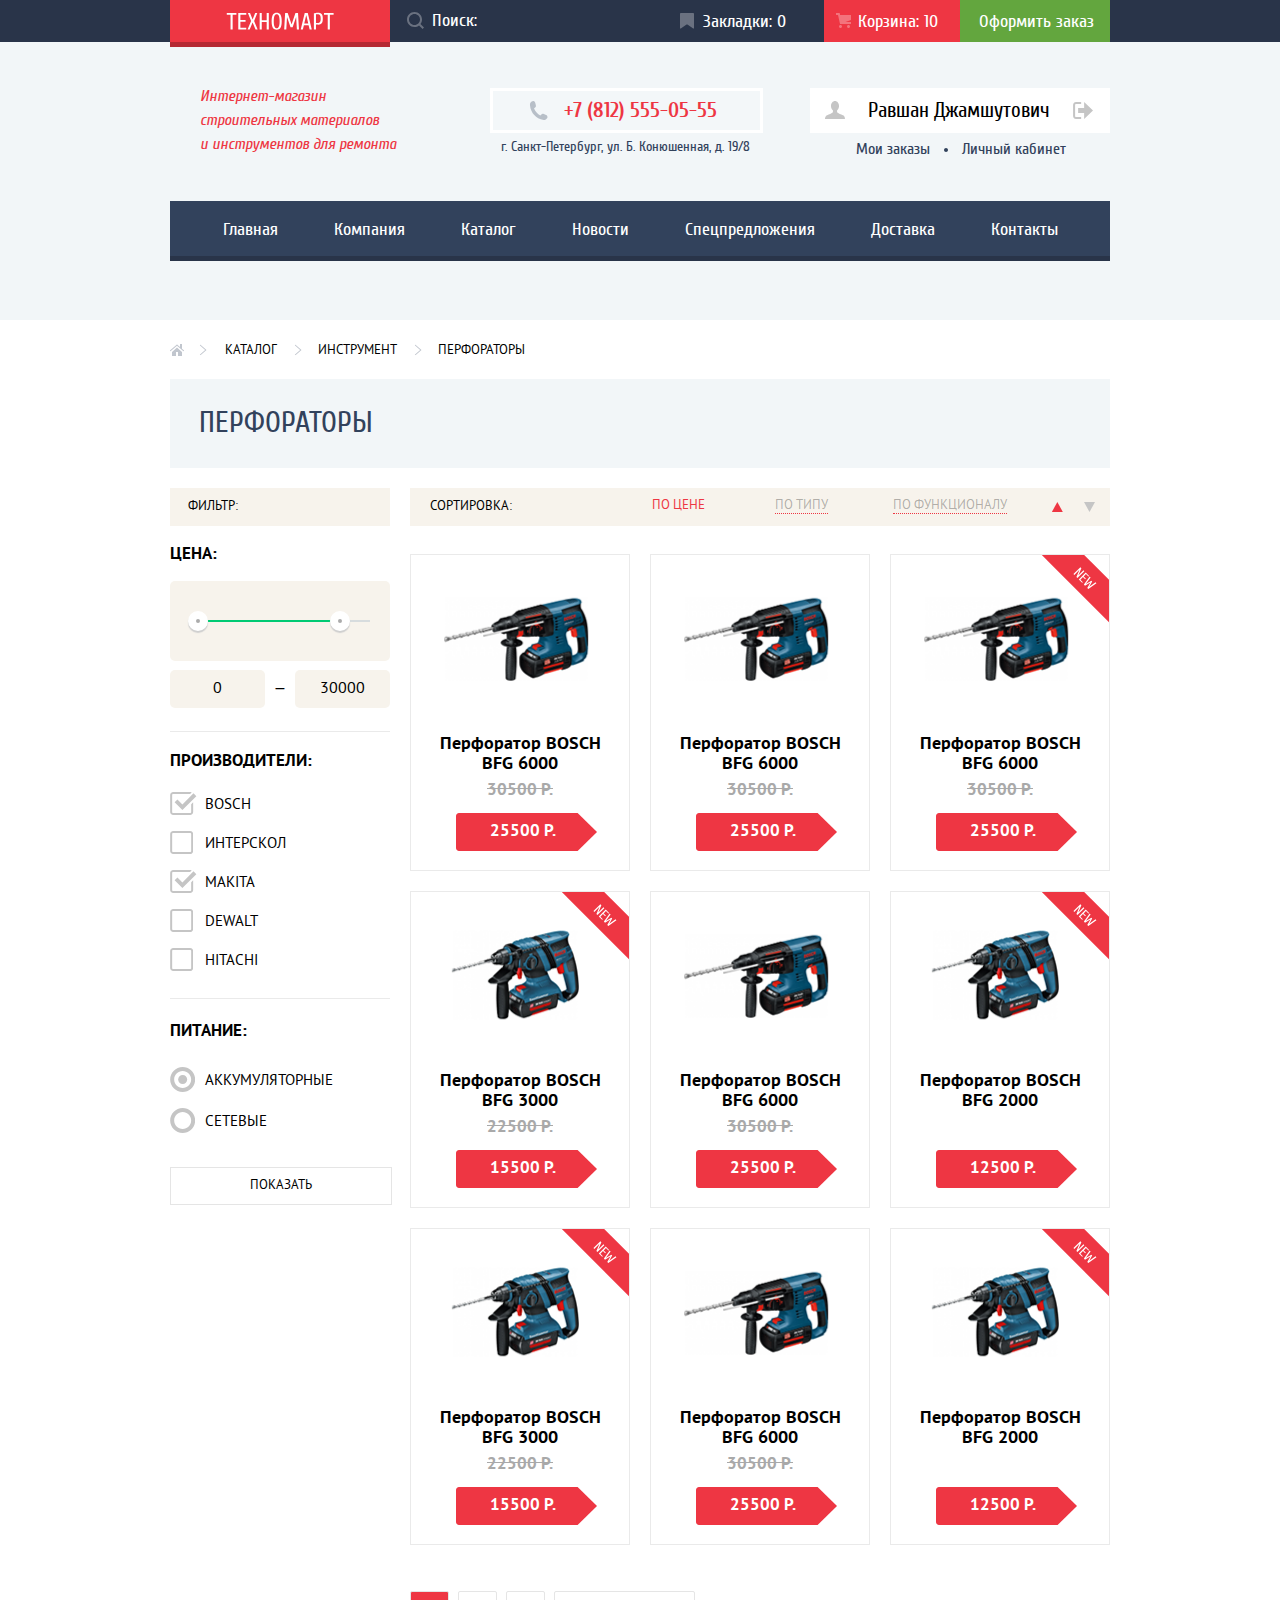
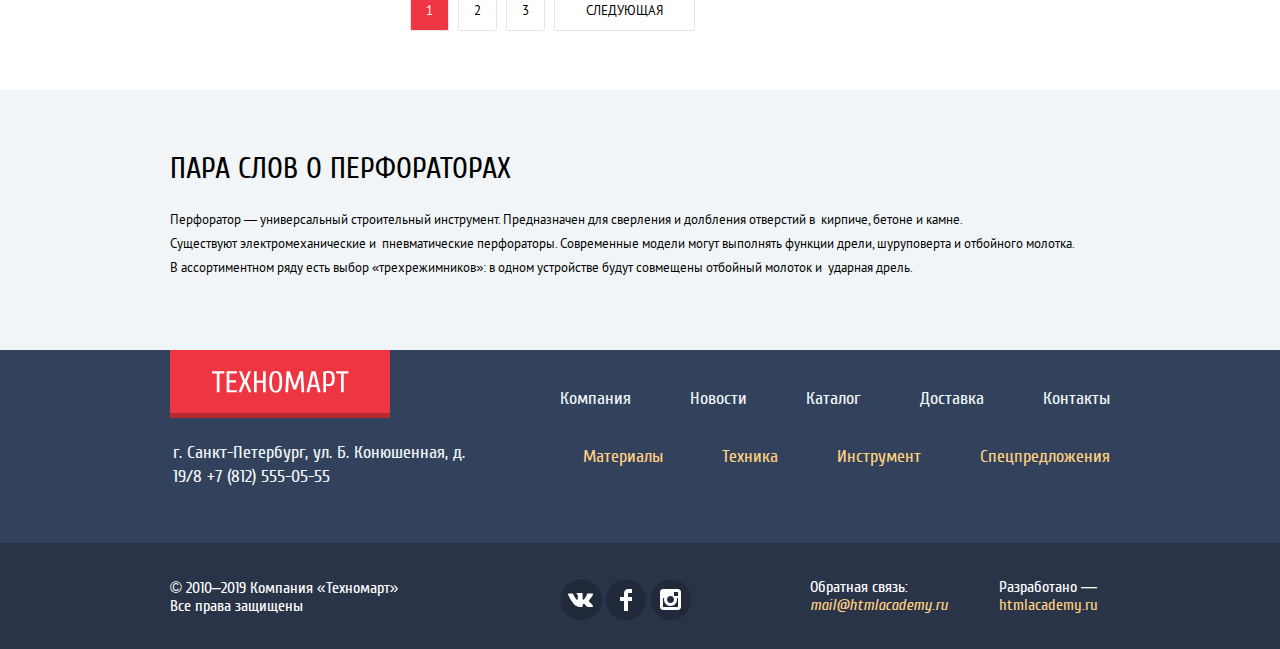
==== catalog.html @ 01362aaa "Подгонка расположения элементов через ПП" ====
<!DOCTYPE html>
<html lang="ru">

<head>
  <meta charset="utf-8">
  <title>HTML Academy: Техномарт - Каталог</title>
  <link href="css/normalize.css" rel="stylesheet">
  <link href="css/style.css" rel="stylesheet">
</head>

<body class="page-body">
  <header class="main-header">
    <div class="main-menubar">
      <div class="wrapper header-grid-menubar">
        <a href="index.html" aria-label="Перейти на главную страницу портала Техномарт">
          <svg role="img" aria-label="Логотип компании Техномарт" class="main-header-logo-svg" width="220" height="47" viewBox="0 0 220 47" fill="none" xmlns="http://www.w3.org/2000/svg" xmlns:xlink="http://www.w3.org/1999/xlink">
            <g filter="url(#filter1_i)">
              <rect width="220" height="47" />
            </g>
            <path fill-rule="evenodd" clip-rule="evenodd"
              d="M159.847 14.6585V29.4498H157.734V14.6585H153.978V13.0151H163.604V14.6585H159.847ZM151.712 23.3572C151.344 23.819 150.883 24.1477 150.327 24.3433C149.771 24.539 149.11 24.6368 148.343 24.6368C147.983 24.6368 147.576 24.6133 147.122 24.5664C146.668 24.5194 146.293 24.4646 145.995 24.402V29.4498H143.882V13.2498C144.477 13.0777 145.076 12.9564 145.678 12.8859C146.281 12.8155 146.934 12.7803 147.639 12.7803C148.578 12.7803 149.376 12.8781 150.034 13.0738C150.691 13.2694 151.223 13.5942 151.63 14.0481C152.037 14.502 152.334 15.1046 152.522 15.8559C152.71 16.6072 152.804 17.5385 152.804 18.6498C152.804 19.7924 152.714 20.7472 152.534 21.5142C152.354 22.2811 152.08 22.8955 151.712 23.3572ZM150.515 16.5368C150.397 15.9733 150.214 15.5272 149.963 15.1985C149.713 14.8698 149.396 14.639 149.012 14.5059C148.629 14.3729 148.171 14.3064 147.639 14.3064H145.995V22.9933H147.639C148.171 22.9933 148.629 22.9268 149.012 22.7938C149.396 22.6607 149.713 22.4298 149.963 22.1011C150.214 21.7724 150.397 21.3264 150.515 20.7629C150.632 20.1994 150.691 19.4951 150.691 18.6498C150.691 17.8046 150.632 17.1003 150.515 16.5368ZM138.6 25.2238H133.904L132.847 29.4498H130.734L134.726 13.0151H137.778L141.769 29.4498H139.656L138.6 25.2238ZM136.299 15.3629H136.205L134.256 23.5803H138.247L136.299 15.3629ZM126.156 17.2411H126.039L122.634 27.3368H120.521L117.117 17.2411H117L116.295 29.4498H114.182L115.121 13.0151H117.704L121.531 24.2846H121.625L125.452 13.0151H128.034L128.974 29.4498H126.861L126.156 17.2411ZM110.379 27.9238C109.941 28.5655 109.412 29.0194 108.794 29.2855C108.176 29.5516 107.467 29.6846 106.669 29.6846C105.871 29.6846 105.163 29.5516 104.544 29.2855C103.926 29.0194 103.398 28.5655 102.96 27.9238C102.521 27.282 102.189 26.4172 101.962 25.3294C101.735 24.2416 101.621 22.8759 101.621 21.2324C101.621 19.589 101.735 18.2233 101.962 17.1355C102.189 16.0477 102.521 15.1829 102.96 14.5411C103.398 13.8994 103.926 13.4455 104.544 13.1794C105.163 12.9133 105.871 12.7803 106.669 12.7803C107.467 12.7803 108.176 12.9133 108.794 13.1794C109.412 13.4455 109.941 13.8994 110.379 14.5411C110.817 15.1829 111.15 16.0477 111.377 17.1355C111.604 18.2233 111.717 19.589 111.717 21.2324C111.717 22.8759 111.604 24.2416 111.377 25.3294C111.15 26.4172 110.817 27.282 110.379 27.9238ZM109.357 17.7577C109.193 16.8498 108.978 16.1298 108.712 15.5977C108.446 15.0655 108.133 14.6977 107.773 14.4942C107.413 14.2907 107.045 14.189 106.669 14.189C106.294 14.189 105.926 14.2907 105.566 14.4942C105.206 14.6977 104.893 15.0655 104.627 15.5977C104.361 16.1298 104.145 16.8498 103.981 17.7577C103.817 18.6655 103.734 19.8238 103.734 21.2324C103.734 22.6411 103.817 23.7994 103.981 24.7072C104.145 25.6151 104.361 26.3351 104.627 26.8672C104.893 27.3994 105.206 27.7672 105.566 27.9707C105.926 28.1742 106.294 28.2759 106.669 28.2759C107.045 28.2759 107.413 28.1742 107.773 27.9707C108.133 27.7672 108.446 27.3994 108.712 26.8672C108.978 26.3351 109.193 25.6151 109.357 24.7072C109.522 23.7994 109.604 22.6411 109.604 21.2324C109.604 19.8238 109.522 18.6655 109.357 17.7577ZM96.691 21.9368H91.7605V29.4498H89.6475V13.0151H91.7605V20.2933H96.691V13.0151H98.804V29.4498H96.691V21.9368ZM85.5396 29.4498L82.6048 22.4064L79.67 29.4498H77.557L81.0787 20.9977L77.9091 13.0151H80.0222L82.6048 19.589L85.1874 13.0151H87.3004L84.1309 20.9977L87.6526 29.4498H85.5396ZM68.283 13.0151H76.2657V14.6585H70.3961V20.0585H75.5613V21.702H70.3961V27.8064H76.2657V29.4498H68.283V13.0151ZM62.6483 29.4498H60.5352V14.6585H56.7787V13.0151H66.4048V14.6585H62.6483V29.4498Z"
              fill="white" />
            <defs>
              <filter id="filter1_i" x="0" y="0" width="220" height="47" filterUnits="userSpaceOnUse" color-interpolation-filters="sRGB">
                <feFlood flood-opacity="0" result="BackgroundImageFix" />
                <feBlend mode="normal" in="SourceGraphic" in2="BackgroundImageFix" result="shape" />
                <feColorMatrix in="SourceAlpha" type="matrix" values="0 0 0 0 0 0 0 0 0 0 0 0 0 0 0 0 0 0 127 0" result="hardAlpha" />
                <feOffset dy="-5" />
                <feComposite in2="hardAlpha" operator="arithmetic" k2="-1" k3="1" />
                <feColorMatrix type="matrix" values="0 0 0 0 0 0 0 0 0 0 0 0 0 0 0 0 0 0 0.24 0" />
                <feBlend mode="normal" in2="shape" result="effect1_innerShadow" />
              </filter>
            </defs>
          </svg>
        </a>
        <form class="search-bar" id="search-form" method="get">
          <input class="search-bar-input" type="search" id="query" name="q" placeholder="Поиск:">
          <button class="search-bar-button"></button>
        </form>
        <a class="bookmarks-link" href="" aria-label="Раздел личного кабинета с товарами, добавленными в закладки">Закладки: 0</a>
        <a class="cart-link added-goods-to-cart" href="" aria-label="Переход в корзину">Корзина: 10</a>
        <a class="confirm-order-link" href="" aria-label="Оформление заказа">Оформить заказ</a>
      </div>
    </div>

    <div class="wrapper">
      <div class="main-header-middle-bar-content">
        <p class="middle-bar-description">
          Интернет-магазин строительных материалов<br>
          и инструментов для ремонта
        </p>
        <section class="middle-bar-contacts">
          <h2 class="visually-hidden">Как нас найти</h2>
          <a class="middle-bar-contacts-telephone-link" href="tel:+78125550555" aria-label="контактный телефон компании Техномарт">+7 (812) 555-05-55</a>
          <p class="middle-bar-contacts-address">
            г. Санкт-Петербург, ул. Б. Конюшенная, д. 19/8
          </p>
        </section>
        <section class="middle-bar-user-account after-login">
          <h2 class="visually-hidden">Личный кабинет</h2>
          <a class="account-username" href="" aria-label="Перейти в личный кабинет пользователя">Равшан Джамшутович</a>
          <a class="account-username-logout" href="" aria-label="Выйти из личного кабинета пользователя"></a>
          <a class="user-account-links account-orders-link" href="" aria-label="Проверить историю заказов пользователя">Мои заказы</a>
          <div class="account-decorative-dot">
            <svg aria-hidden="true" focusable="false" class="user-account-links decorative-dot-svg" width="4" height="5" viewBox="0 0 4 5" fill="none" xmlns="http://www.w3.org/2000/svg">
              <path fill-rule="evenodd" clip-rule="evenodd" d="M2.00023 0.994136C3.09715 0.994136 3.98643 1.88356 3.98643 2.9801C3.98643 4.07757 3.09715 4.96646 2.00023 4.96646C0.903104 4.96646 0.013898 4.07757 0.013898 2.9801C0.013898 1.88356 0.903104 0.994136 2.00023 0.994136Z"/>
            </svg>
          </div>
          <a class="user-account-links account-user-acc-link" href="" aria-label="Перейти в личный кабинет пользователя">Личный кабинет</a>
        </section>
      </div>
      <nav class="main-navigation">
        <ul class="site-navigation">
          <li>
            <a class="site-navigation-link" href="index.html" aria-label="Главная страница сайта">Главная</a>
          </li>
          <li>
            <a class="site-navigation-link" href="" aria-label="Раздел с информацией о компании">Компания</a>
          </li>
          <li>
            <a class="site-navigation-link" href="catalog.html" aria-label="Страница каталога с товарами">Каталог</a>
          </li>
          <li>
            <a class="site-navigation-link" href="" aria-label="Новости от компании Техномарт">Новости</a>
          </li>
          <li>
            <a class="site-navigation-link" href="" aria-label="Специальные предложения от компании Техномарт">Спецпредложения</a>
          </li>
          <li>
            <a class="site-navigation-link" href="" aria-label="Информация о доставке товаров">Доставка</a>
          </li>
          <li>
            <a class="site-navigation-link" href="" aria-label="Контактные данные компании Техномарт">Контакты</a>
          </li>
        </ul>
      </nav>
    </div>
  </header>

  <main class="page-main">
    <div class="wrapper catalog-breadcrumbs">
      <ul class="catalog-nav-breadcrumbs-list">
        <li class="catalog-nav-breadcrumbs-item">
          <a class="breadcrumbs-link" href="catalog.html" aria-label="Вернуться к началу каталога товаров">КАТАЛОГ</a>
        </li>
        <li class="catalog-nav-breadcrumbs-item">
          <a class="breadcrumbs-link" href="" aria-label="Вернуться к выбору инструмента в каталоге">ИНСТРУМЕНТ</a>
        </li>
        <li class="catalog-nav-breadcrumbs-item">
          <a class="breadcrumbs-link" aria-label="Выбрать перфораторы из каталога">ПЕРФОРАТОРЫ</a>
        </li>
      </ul>
    </div>

    <div class="wrapper main-catalog-grid">
      <div class="catalog-main-section">
        <h1 class="section-heading">ПЕРФОРАТОРЫ</h1>
      </div>

      <div class="catalog-filters">
        <h3 class="filters-heading">ФИЛЬТР:</h3>
        <form class="filters-form" method="get" action="https://echo.htmlacademy.ru">
          <fieldset class="filter-items by-price">
            <legend class="filter-type-heading for-price">ЦЕНА:</legend>
            <div class="filter-by-price">
              <div class="range-controls">
                <div class="scale">
                  <div class="bar"></div>
                </div>
                <div class="toggle toggle-min" tabindex="0"></div>
                <div class="toggle toggle-max" tabindex="0"></div>
              </div>
              <div class="price-controls">
                <label class="price-controls-label min-price">
                  <input type="number" class="price-controls-input" name="min-price" value="0" aria-label="Минимальная цена продукции при поиске">
                </label>
                <p class="range-decorative-element">
                  –
                </p>
                <label class="price-controls-label max-price" aria-label="Максимальная цена продукции при поиске">
                  <input type="number" class="price-controls-input" name="max-price" value="30000">
                </label>
              </div>
            </div>
          </fieldset>

          <fieldset class="filter-items by-manufactures">
            <legend class="filter-type-heading for-manufactures">ПРОИЗВОДИТЕЛИ:</legend>
            <div class="filter-by-manufactures">
              <label class="filter-by-manufactures-label">
                <input type="checkbox" class="manufactures-checkbox-input" name="bosch" aria-label="Выбрать продукцию компании Бош" checked>
                <span class="manufactures-span-checkbox"></span>
                Bosch
              </label>
              <label class="filter-by-manufactures-label">
                <input type="checkbox" class="manufactures-checkbox-input" name="interskol" aria-label="Выбрать продукцию компании Интерскол">
                <span class="manufactures-span-checkbox"></span>
                Интерскол
              </label>
              <label class="filter-by-manufactures-label">
                <input type="checkbox" class="manufactures-checkbox-input" name="makita" aria-label="Выбрать продукцию компании Макита" checked>
                <span class="manufactures-span-checkbox"></span>
                Makita
              </label>
              <label class="filter-by-manufactures-label">
                <input type="checkbox" class="manufactures-checkbox-input" name="dewalt" aria-label="Выбрать продукцию компании Девальт">
                <span class="manufactures-span-checkbox"></span>
                Dewalt
              </label>
              <label class="filter-by-manufactures-label">
                <input type="checkbox" class="manufactures-checkbox-input" name="hitachi" aria-label="Выбрать продукцию компании Хитачи">
                <span class="manufactures-span-checkbox"></span>
                Hitachi
              </label>
            </div>
          </fieldset>
          <fieldset class="filter-items by-power-supply">
            <legend class="filter-type-heading for-power-supply">ПИТАНИЕ:</legend>
            <div class="filter-by-power-supply">
              <label class="filter-by-power-supply-label">
                <input type="radio" class="power-supply-radio-input" name="accum" value="Аккумуляторные" aria-label="Выбрать товары с аккумулятором" checked>
                <span class="power-supply-span-radio"></span>
                Аккумуляторные
              </label>
              <label class="filter-by-power-supply-label">
                <input type="radio" class="power-supply-radio-input" name="accum" value="Сетевые" aria-label="Выбрать товары с питанием от сети">
                <span class="power-supply-span-radio"></span>
                Сетевые
              </label>
            </div>
          </fieldset>
          <input type="submit" id="submit-filters-form" class="visually-hidden-elements" aria-label="Показать выбранные товары согласно фильтру">
        </form>
        <label class="filter-show-button" for="submit-filters-form">ПОКАЗАТЬ</label>
      </div>

      <div class="catalog-window">
        <div class="catalog-window-sortings">
          <h3 class="sorting-heading">СОРТИРОВКА:</h3>
          <ul class="sorting-list">
            <li class="sorting-item active-sorting">
              <a class="sorting-item-link" href="" aria-label="Сортировать товары по цене">ПО ЦЕНЕ</a>
            </li>
            <li class="sorting-item">
              <a class="sorting-item-link" href="" aria-label="Сортировать товары по типу">ПО ТИПУ</a>
            </li>
            <li class="sorting-item">
              <a class="sorting-item-link" href="" aria-label="Сортировать товары по функционалу">ПО ФУНКЦИОНАЛУ</a>
            </li>
          </ul>
          <div class="sorting-buttons">
            <button class="sorting-button-up active-sorting-button" type="button" aria-label="Сортировка по возрастанию"></button>
            <button class="sorting-button-down" type="button" aria-label="Сортировка по убыванию"></button>
          </div>

        </div>

        <div class="catalog-of-sorted-items">
          <h2 class="visually-hidden">Список товаров</h2>
          <ul class="popular-goods-list three-column-grid">
            <li class="popular-goods-item">
              <div class="popular-goods-image">
                <button class="popular-goods-buy-button" type="button" aria-label="Купить перфоратор BOSCH BFG 6000">КУПИТЬ</button>
                <button class="popular-goods-bookmarks-button" type="button" aria-label="Добавить в закладки перфоратор BOSCH BFG 6000">В ЗАКЛАДКИ</button>
                <div class="popular-goods-image-bg">
                  <img class="popular-goods-item-pic" src="img/BFG_6000.png" width="144" height="128" alt="Перфоратор BOSCH BFG 6000">
                </div>
              </div>
              <h3 class="popular-goods-item-description">Перфоратор BOSCH BFG 6000</h3>
              <p class="popular-goods-item-old-price">30500 Р.</p>
              <a class="popular-goods-item-price-link" href="" aria-label="Стоимость перфоратора Бош БФГ 6000">25500 Р.</a>
            </li>
            <li class="popular-goods-item">
              <div class="popular-goods-image">
                <button class="popular-goods-buy-button" type="button" aria-label="Купить перфоратор BOSCH BFG 6000">КУПИТЬ</button>
                <button class="popular-goods-bookmarks-button" type="button" aria-label="Добавить в закладки перфоратор BOSCH BFG 6000">В ЗАКЛАДКИ</button>
                <div class="popular-goods-image-bg">
                  <img class="popular-goods-item-pic" src="img/BFG_6000.png" width="144" height="128" alt="Перфоратор BOSCH BFG 6000">
                </div>
              </div>
              <h3 class="popular-goods-item-description">Перфоратор BOSCH BFG 6000</h3>
              <p class="popular-goods-item-old-price">30500 Р.</p>
              <a class="popular-goods-item-price-link" href="" aria-label="Стоимость перфоратора Бош БФГ 6000">25500 Р.</a>
            </li>
            <li class="popular-goods-item new-item">
              <div class="popular-goods-image">
                <button class="popular-goods-buy-button" type="button" aria-label="Купить перфоратор BOSCH BFG 6000">КУПИТЬ</button>
                <button class="popular-goods-bookmarks-button" type="button" aria-label="Добавить в закладки перфоратор BOSCH BFG 6000">В ЗАКЛАДКИ</button>
                <div class="popular-goods-image-bg">
                  <img class="popular-goods-item-pic" src="img/BFG_6000.png" width="144" height="128" alt="Перфоратор BOSCH BFG 6000">
                </div>
              </div>
              <h3 class="popular-goods-item-description">Перфоратор BOSCH BFG 6000</h3>
              <p class="popular-goods-item-old-price">30500 Р.</p>
              <a class="popular-goods-item-price-link" href="" aria-label="Стоимость перфоратора Бош БФГ 6000">25500 Р.</a>
            </li>
            <li class="popular-goods-item new-item">
              <div class="popular-goods-image">
                <button class="popular-goods-buy-button" type="button" aria-label="Купить перфоратор BOSCH BFG 3000">КУПИТЬ</button>
                <button class="popular-goods-bookmarks-button" type="button" aria-label="Добавить в закладки перфоратор BOSCH BFG 3000">В ЗАКЛАДКИ</button>
                <div class="popular-goods-image-bg">
                  <img class="popular-goods-item-pic" src="img/BFG_3000.png" width="127" height="112" alt="Перфоратор BOSCH BFG 3000">
                </div>
              </div>
              <h3 class="popular-goods-item-description">Перфоратор BOSCH BFG 3000</h3>
              <p class="popular-goods-item-old-price">22500 Р.</p>
              <a class="popular-goods-item-price-link" href="" aria-label="Стоимость перфоратора Бош БФГ 3000">15500 Р.</a>
            </li>
            <li class="popular-goods-item">
              <div class="popular-goods-image">
                <button class="popular-goods-buy-button" type="button" aria-label="Купить перфоратор BOSCH BFG 6000">КУПИТЬ</button>
                <button class="popular-goods-bookmarks-button" type="button" aria-label="Добавить в закладки перфоратор BOSCH BFG 6000">В ЗАКЛАДКИ</button>
                <div class="popular-goods-image-bg">
                  <img class="popular-goods-item-pic" src="img/BFG_6000.png" width="144" height="128" alt="Перфоратор BOSCH BFG 6000">
                </div>
              </div>
              <h3 class="popular-goods-item-description">Перфоратор BOSCH BFG 6000</h3>
              <p class="popular-goods-item-old-price">30500 Р.</p>
              <a class="popular-goods-item-price-link" href="" aria-label="Стоимость перфоратора Бош БФГ 6000">25500 Р.</a>
            </li>
            <li class="popular-goods-item new-item">
              <div class="popular-goods-image">
                <button class="popular-goods-buy-button" type="button" aria-label="Купить перфоратор BOSCH BFG 2000">КУПИТЬ</button>
                <button class="popular-goods-bookmarks-button" type="button" aria-label="Добавить в закладки перфоратор BOSCH BFG 2000">В ЗАКЛАДКИ</button>
                <div class="popular-goods-image-bg">
                  <img class="popular-goods-item-pic" src="img/BFG_2000.png" width="127" height="112" alt="Перфоратор BOSCH BFG 2000">
                </div>
              </div>
              <h3 class="popular-goods-item-description">Перфоратор BOSCH BFG 2000</h3>
              <a class="popular-goods-item-price-link" href="" aria-label="Стоимость перфоратора Бош БФГ 2000">12500 Р.</a>
            </li>
            <li class="popular-goods-item new-item">
              <div class="popular-goods-image">
                <button class="popular-goods-buy-button" type="button" aria-label="Купить перфоратор BOSCH BFG 3000">КУПИТЬ</button>
                <button class="popular-goods-bookmarks-button" type="button" aria-label="Добавить в закладки перфоратор BOSCH BFG 3000">В ЗАКЛАДКИ</button>
                <div class="popular-goods-image-bg">
                  <img class="popular-goods-item-pic" src="img/BFG_3000.png" width="127" height="112" alt="Перфоратор BOSCH BFG 3000">
                </div>
              </div>
              <h3 class="popular-goods-item-description">Перфоратор BOSCH BFG 3000</h3>
              <p class="popular-goods-item-old-price">22500 Р.</p>
              <a class="popular-goods-item-price-link" href="" aria-label="Стоимость перфоратора Бош БФГ 3000">15500 Р.</a>
            </li>
            <li class="popular-goods-item">
              <div class="popular-goods-image">
                <button class="popular-goods-buy-button" type="button" aria-label="Купить перфоратор BOSCH BFG 6000">КУПИТЬ</button>
                <button class="popular-goods-bookmarks-button" type="button" aria-label="Добавить в закладки перфоратор BOSCH BFG 6000">В ЗАКЛАДКИ</button>
                <div class="popular-goods-image-bg">
                  <img class="popular-goods-item-pic" src="img/BFG_6000.png" width="144" height="128" alt="Перфоратор BOSCH BFG 6000">
                </div>
              </div>
              <h3 class="popular-goods-item-description">Перфоратор BOSCH BFG 6000</h3>
              <p class="popular-goods-item-old-price">30500 Р.</p>
              <a class="popular-goods-item-price-link" href="" aria-label="Стоимость перфоратора Бош БФГ 6000">25500 Р.</a>
            </li>
            <li class="popular-goods-item new-item">
              <div class="popular-goods-image">
                <button class="popular-goods-buy-button" type="button" aria-label="Купить перфоратор BOSCH BFG 2000">КУПИТЬ</button>
                <button class="popular-goods-bookmarks-button" type="button" aria-label="Добавить в закладки перфоратор BOSCH BFG 2000">В ЗАКЛАДКИ</button>
                <div class="popular-goods-image-bg">
                  <img class="popular-goods-item-pic" src="img/BFG_2000.png" width="127" height="112" alt="Перфоратор BOSCH BFG 2000">
                </div>
              </div>
              <h3 class="popular-goods-item-description">Перфоратор BOSCH BFG 2000</h3>
              <a class="popular-goods-item-price-link" href="" aria-label="Стоимость перфоратора Бош БФГ 2000">12500 Р.</a>
            </li>
          </ul>
        </div>
        <ul class="page-navigation-list">
          <li class="page-navigation-item">
            <a class="page-navigation-item-link page-navigation-item-active" aria-label="Перейти на первую страницу каталога">1</a>
          </li>
          <li class="page-navigation-item">
            <a class="page-navigation-item-link" href="" aria-label="Перейти на вторую страницу каталога">2</a>
          </li>
          <li class="page-navigation-item">
            <a class="page-navigation-item-link" href="" aria-label="Перейти на третью страницу каталога">3</a>
          </li>
          <li class="page-navigation-item">
            <a class="page-navigation-item-link next-page-link" href="" aria-label="Перейти на следующую страницу каталога">СЛЕДУЮЩАЯ</a>
          </li>
        </ul>
      </div>
    </div>

    <div class="few-words-about">
      <div class="wrapper">
        <h2 class="few-words-about-heading">ПАРА СЛОВ О ПЕРФОРАТОРАХ</h2>
        <p class="few-words-about-content">
          Перфоратор&nbsp;&mdash; универсальный строительный инструмент.
          Предназначен для сверления и&nbsp;долбления отверстий в&nbsp;
          кирпиче, бетоне и&nbsp;камне.<br>
          Существуют электромеханические и&nbsp;
          пневматические перфораторы. Современные модели могут выполнять
          функции дрели, шуруповерта и&nbsp;отбойного молотка.
          В&nbsp;ассортиментном ряду есть выбор &laquo;трехрежимников&raquo;:
          в&nbsp;одном устройстве будут совмещены отбойный молоток и&nbsp;
          ударная дрель.
        </p>
      </div>
    </div>
  </main>

  <footer class="page-footer">
    <div class="footer-first-bar">
      <div class="wrapper first-bar-grid">
        <section class="footer-about-company">
          <h2 class="visually-hidden">Данные о компании</h2>
          <a class="main-footer-logo" href="index.html" aria-label="Вернуться на главную страницу портала Техномарт">
            <svg role="img" aria-label="Логотип компании Техномарт" class="main-footer-logo-svg" width="220" height="68" viewBox="0 0 220 68" fill="none" xmlns="http://www.w3.org/2000/svg" xmlns:xlink="http://www.w3.org/1999/xlink">
              <g filter="url(#filter2_i)">
                <rect width="220" height="68"/>
              </g>
              <path fill-rule="evenodd" clip-rule="evenodd"
                d="M173.694 23.397V42.297H170.994V23.397H166.194V21.297H178.494V23.397H173.694ZM163.299 34.5119C162.829 35.1019 162.239 35.5219 161.529 35.7719C160.819 36.0219 159.974 36.1469 158.994 36.1469C158.534 36.1469 158.014 36.1169 157.434 36.0569C156.854 35.9969 156.374 35.9269 155.994 35.8469V42.2969H153.294V21.5969C154.054 21.3769 154.819 21.2219 155.589 21.1319C156.359 21.0419 157.194 20.9969 158.094 20.9969C159.294 20.9969 160.314 21.1219 161.154 21.3719C161.994 21.6219 162.674 22.0369 163.194 22.6169C163.714 23.1969 164.094 23.9669 164.334 24.9269C164.574 25.8869 164.694 27.0769 164.694 28.4969C164.694 29.9569 164.579 31.1769 164.349 32.1569C164.119 33.1369 163.769 33.9219 163.299 34.5119ZM161.769 25.7969C161.619 25.0769 161.384 24.5069 161.064 24.0869C160.744 23.6669 160.339 23.3719 159.849 23.2019C159.359 23.0319 158.774 22.9469 158.094 22.9469H155.994V34.0469H158.094C158.774 34.0469 159.359 33.9619 159.849 33.7919C160.339 33.6219 160.744 33.3269 161.064 32.9069C161.384 32.4869 161.619 31.9169 161.769 31.1969C161.919 30.4769 161.994 29.5769 161.994 28.4969C161.994 27.4169 161.919 26.5169 161.769 25.7969ZM146.544 36.897H140.544L139.194 42.297H136.494L141.594 21.297H145.494L150.594 42.297H147.894L146.544 36.897ZM143.604 24.2969H143.484L140.994 34.7969H146.094L143.604 24.2969ZM130.644 26.697H130.494L126.144 39.597H123.444L119.094 26.697H118.944L118.044 42.297H115.344L116.544 21.297H119.844L124.734 35.697H124.854L129.744 21.297H133.044L134.244 42.297H131.544L130.644 26.697ZM110.484 40.3469C109.924 41.1669 109.249 41.7469 108.459 42.0869C107.669 42.4269 106.764 42.5969 105.744 42.5969C104.724 42.5969 103.819 42.4269 103.029 42.0869C102.239 41.7469 101.564 41.1669 101.004 40.3469C100.444 39.5269 100.019 38.4219 99.729 37.0319C99.439 35.6419 99.294 33.8969 99.294 31.7969C99.294 29.6969 99.439 27.9519 99.729 26.5619C100.019 25.1719 100.444 24.0669 101.004 23.2469C101.564 22.4269 102.239 21.8469 103.029 21.5069C103.819 21.1669 104.724 20.9969 105.744 20.9969C106.764 20.9969 107.669 21.1669 108.459 21.5069C109.249 21.8469 109.924 22.4269 110.484 23.2469C111.044 24.0669 111.469 25.1719 111.759 26.5619C112.049 27.9519 112.194 29.6969 112.194 31.7969C112.194 33.8969 112.049 35.6419 111.759 37.0319C111.469 38.4219 111.044 39.5269 110.484 40.3469ZM109.179 27.3569C108.969 26.1969 108.694 25.2769 108.354 24.5969C108.014 23.9169 107.614 23.4469 107.154 23.1869C106.694 22.9269 106.224 22.7969 105.744 22.7969C105.264 22.7969 104.794 22.9269 104.334 23.1869C103.874 23.4469 103.474 23.9169 103.134 24.5969C102.794 25.2769 102.519 26.1969 102.309 27.3569C102.099 28.5169 101.994 29.9969 101.994 31.7969C101.994 33.5969 102.099 35.0769 102.309 36.2369C102.519 37.3969 102.794 38.3169 103.134 38.9969C103.474 39.6769 103.874 40.1469 104.334 40.4069C104.794 40.6669 105.264 40.7969 105.744 40.7969C106.224 40.7969 106.694 40.6669 107.154 40.4069C107.614 40.1469 108.014 39.6769 108.354 38.9969C108.694 38.3169 108.969 37.3969 109.179 36.2369C109.389 35.0769 109.494 33.5969 109.494 31.7969C109.494 29.9969 109.389 28.5169 109.179 27.3569ZM92.994 32.697H86.694V42.297H83.994V21.297H86.694V30.597H92.994V21.297H95.694V42.297H92.994V32.697ZM78.745 42.297L74.995 33.297L71.245 42.297H68.545L73.045 31.497L68.995 21.297H71.695L74.995 29.697L78.295 21.297H80.995L76.945 31.497L81.445 42.297H78.745ZM56.695 21.297H66.895V23.397H59.395V30.297H65.995V32.397H59.395V40.197H66.895V42.297H56.695V21.297ZM49.495 42.297H46.795V23.397H41.995V21.297H54.295V23.397H49.495V42.297Z"
                fill="white" />
              <defs>
                <filter id="filter2_i" x="0" y="0" width="220" height="68" filterUnits="userSpaceOnUse" color-interpolation-filters="sRGB">
                  <feFlood flood-opacity="0" result="BackgroundImageFix" />
                  <feBlend mode="normal" in="SourceGraphic" in2="BackgroundImageFix" result="shape" />
                  <feColorMatrix in="SourceAlpha" type="matrix" values="0 0 0 0 0 0 0 0 0 0 0 0 0 0 0 0 0 0 127 0" result="hardAlpha" />
                  <feOffset dy="-5" />
                  <feComposite in2="hardAlpha" operator="arithmetic" k2="-1" k3="1" />
                  <feColorMatrix type="matrix" values="0 0 0 0 0 0 0 0 0 0 0 0 0 0 0 0 0 0 0.24 0" />
                  <feBlend mode="normal" in2="shape" result="effect1_innerShadow" />
                </filter>
              </defs>
            </svg>
          </a>
          <p class="footer-contacts">
            г. Санкт-Петербург, ул. Б. Конюшенная, д. 19/8
            <a href="tel:+78125550555" aria-label="Контактный телефон компании Техномарт">+7 (812) 555-05-55</a>
          </p>
        </section>
        <section class="footer-navigation">
          <h2 class="visually-hidden">Навигация по сайту</h2>
          <ul class="footer-navigation-first-row-list">
            <li class="footer-navigation-first-row-item">
              <a class="footer-navigation-first-row-link" href="" aria-label="Перейти к информации о компании">Компания</a>
            </li>
            <li class="footer-navigation-first-row-item">
              <a class="footer-navigation-first-row-link" href="" aria-label="Перейти к информации к новостям компании Техномарт">Новости</a>
            </li>
            <li class="footer-navigation-first-row-item">
              <a class="footer-navigation-first-row-link" href="catalog.html" aria-label="Открыть каталог товаров Техномарт">Каталог</a>
            </li>
            <li class="footer-navigation-first-row-item">
              <a class="footer-navigation-first-row-link" href="" aria-label="Перейти к информации об условиях доставки">Доставка</a>
            </li>
            <li class="footer-navigation-first-row-item">
              <a class="footer-navigation-first-row-link" href="" aria-label="Перейти к контактным данным компании Техномарт">Контакты</a>
            </li>
          </ul>
          <ul class="footer-navigation-second-row-list">
            <li class="footer-navigation-second-row-item">
              <a class="footer-navigation-second-row-link" href="" aria-label="Выбрать строительные материалы">Материалы</a>
            </li>
            <li class="footer-navigation-second-row-item">
              <a class="footer-navigation-second-row-link" href="" aria-label="Выбрать строительную технику">Техника</a>
            </li>
            <li class="footer-navigation-second-row-item">
              <a class="footer-navigation-second-row-link" href="" aria-label="Выбрать строительный инструмент для покупки">Инструмент</a>
            </li>
            <li class="footer-navigation-second-row-item">
              <a class="footer-navigation-second-row-link" href="" aria-label="Специальные предложения от компании Техномарт">Спецпредложения</a>
            </li>
          </ul>
        </section>
      </div>
    </div>

    <div class="footer-second-bar">
      <div class="wrapper second-bar-grid">
        <p class="footer-copyright">
          &copy;&nbsp;2010&ndash;2019 Компания &laquo;Техномарт&raquo;<br>
          Все права защищены
        </p>

        <section class="footer-social-networks">
          <h2 class="visually-hidden">Социальные сети</h2>
          <ul class="social-networks-list">
            <li class="social-networks-item">
              <a class="social-networks-link vk-logo" href="" aria-label="Открыть страницу компании в социальной сети ВКонтакте"></a>
            </li>
            <li class="social-networks-item">
              <a class="social-networks-link fb-logo" href="" aria-label="Открыть страницу компании в социальной сети Фэйсбук"></a>
            </li>
            <li class="social-networks-item">
              <a class="social-networks-link inst-logo" href="" aria-label="Открыть страницу компании в социальной сети Инстаграм"></a>
            </li>
          </ul>
        </section>
        <div class="footer-feedback-n-maidby">
          <div class="footer-feedback-">
            <p class="footer-feedback-content">
              Обратная связь:
            </p>
            <address>
              <a class="footer-feedback-address" href="mailto:mail@htmlacademy.ru" aria-label="Отправить письмо компании Техномарт">mail@htmlacademy.ru</a>
            </address>
          </div>
          <p class="footer-developedby">
            Разработано&nbsp;&mdash;<br>
            <a class="footer-developedby-link" href="https://htmlacademy.ru/intensive/htmlcss" aria-label="Открыть веб-страницу разработчика сайта">htmlacademy.ru</a>
          </p>
        </div>
      </div>
    </div>
  </footer>
  <section class="modal modal-added-goods visually-hidden-elements">
    <h2 class="visually-hidden">Окно подтверждения добавления товара в корзину</h2>
    <p class="modal-added-goods-description">Товар добавлен в корзину!</p>
    <div class="modal-added-goods-footer">
      <button class="modal-added-goods-gotocart-button" type="button">Оформить заказ</button>
      <button class="modal-added-goods-close-button" type="button">Продолжить покупки</button>
    </div>
    <button class="modal-close-button for-added-goods" type="button" aria-label="Закрыть"></button>
  </section>
  <script src="js/added-goods-popup.js"></script>
</body>
</html>
---- css/style.css ----
/*Fonts*/
/* cuprum-regular - latin_cyrillic */
@font-face {
  font-family: 'Cuprum';
  font-style: normal;
  font-weight: 400;
  src: local('Cuprum Regular'), local('Cuprum-Regular'),
       url('../fonts/cuprum.woff2') format('woff2'), /* Super Modern Browsers */
       url('../fonts/cuprum.woff') format('woff'); /* Modern Browsers */
}

/* cuprum-italic - latin_cyrillic */
@font-face {
  font-family: 'Cuprum';
  font-style: italic;
  font-weight: 400;
  src: local('Cuprum Italic'), local('Cuprum-Italic'),
       url('../fonts/cuprumitalic.woff2') format('woff2'), /* Super Modern Browsers */
       url('../fonts/cuprumitalic.woff') format('woff'); /* Modern Browsers */
}

/* cuprum-700 - latin_cyrillic */
@font-face {
  font-family: 'Cuprum';
  font-style: normal;
  font-weight: 700;
  src: local('Cuprum Bold'), local('Cuprum-Bold'),
       url('../fonts/cuprumbold.woff2') format('woff2'), /* Super Modern Browsers */
       url('../fonts/cuprumbold.woff') format('woff'); /* Modern Browsers */
}

/* cuprum-700italic - latin_cyrillic */
@font-face {
  font-family: 'Cuprum';
  font-style: italic;
  font-weight: 700;
  src: local('Cuprum Bold Italic'), local('Cuprum-BoldItalic'),
       url('../fonts/cuprumbolditalic.woff2') format('woff2'), /* Super Modern Browsers */
       url('../fonts/cuprumbolditalic.woff') format('woff'); /* Modern Browsers */
}

/* pt-sans-regular - latin_cyrillic */
@font-face {
  font-family: 'PT Sans';
  font-style: normal;
  font-weight: 400;
  src: local('PT Sans'), local('PTSans-Regular'),
       url('../fonts/ptsans.woff2') format('woff2'), /* Super Modern Browsers */
       url('../fonts/ptsans.woff') format('woff'); /* Modern Browsers */
}

/* pt-sans-700 - latin_cyrillic */
@font-face {
  font-family: 'PT Sans';
  font-style: normal;
  font-weight: 700;
  src: local('PT Sans Bold'), local('PTSans-Bold'),
       url('../fonts/ptsansbold.woff2') format('woff2'), /* Super Modern Browsers */
       url('../fonts/ptsansbold.woff') format('woff'); /* Modern Browsers */
}

/* Color-system */

:root {
  /*background colors*/
  --basic-white: #FFFFFF;
  --header-background: #F2F6F8;
  --header-bar-background: #293449;
  --logo-background: #EE3643;
  --logo-bg-shadow: rgba(0, 0, 0, 0.24);
  --telephone-link-bg: #F3F7F9;
  --navigation-background: #32425C;
  --footer-background1: #32425C;
  --navigation-bg-shadow: #293449;
  --basic-white-transparent03: rgba(255, 255, 255, 0.3);
  --basic-white-transparent05: rgba(255, 255, 255, 0.5);
  --basic-black-transparent03: rgba(0, 0, 0, 0.3);
  --bookmarks-font05: rgba(50, 66, 92, 0.5);
  --cart-bg-hover: #5FBB2D;
  --bookmarks-bg-hover: #161D29;
  --catalog-bg-item-yellow: #FFBF47;
  --catalog-bg-item-blue: #3BBCE3;
  --catalog-bg-item-lilac: #DC91D8;
  --catalog-bg-item-green: #8ED78F;
  --catalog-bg-item-yellow: #FFC047;
  --catalog-new-logo-bg: #EE3643;
  --catalog-filters-bg: #F7F3EC;

  --popular-goods-manufactures-background: #F9F5F0;
  --goods-bg-border: #EAEAEA;
  --services-background: #F1F5F7;

  --slider-menu-bg-nonactive: #32425C;
  --slider-menu-bg-nonactive-hover: #293449;
  --slider-heading-bg: rgba(0, 0, 0, 0.25);
  --footer-background2: #293449;

  /*font colors*/
  --basic-white: #FFFFFF;
  --basic-black: #000000;
  --basic-red: #EE3643;
  --header-address-color: #32425C;
  --after-login-account-color: #32425C;
  --catalog-price-crossed: #A9A9A9;
  --bookmarks-font: #32425C;

  --slider-item-heading-font: #32425C;
  --slider-menu-active: #32425C;

  --popular-goods-manufactures-font: #32425C;
  --services-slider-active-item: #32425C;

  --footer-main-font: #F1F5F7;
  --footer-menu-secondrow-font: #FFD180;
  --footer-address-font: #F1F5F7;

  /*buttons*/
  --basic-green: #63A63E;
  --header-menu-text-on-click: rgba(255, 255, 255, 0.5);
  --navigation-btn-hover: #293449;
  --navigation-btn-click: #1D2739;
  --navigation-btn-action-shadow: #293449;
  --account-buttons-click: #C5C5C5;

  --catalog-bg-item-hover: #C5C5C5;
  --catalog-bg-item-click: #A9A9A9;
  --catalog-bg-item-hover03: rgba(197, 197, 197, 0.3);
  --catalog-bg-item-click03: rgba(169, 169, 169, 0.3);
  --catalog-filter-show-button-shadow: #E5E5E5;

  --slider-button-bg: #EE3643;
  --slider-button-hover: #CA2C37;
  --slider-button-click: #BA2732;

  --price-tag-button-bg: #EE3643;
  --buy-button-bg: #63A63E;
  --buy-button-bg-shadow: #367315;
  --buy-button-bg-hover: #5FBB2D;
  --buy-button-bg-click: #518534;

  --social-media-bg: linear-gradient(0deg, #212A3A, #212A3A);
  --social-media-bg-hover-click: #EE3643;

  /*special effect*/
  --popular-goods-n-manuf-shadow: rgba(0, 0, 0, 0.15);
  --services-item-shadow1: #293449;
  --services-item-shadow2: #405069;
  --modal-feedback-footer-bg: #F4F4F4;
  --range-input-scale: #D7DCDE;
  --range-input-scale-active: #00CA74;
  --range-input-toggle-bg: #ABABAB;
  --range-input-toggle-shadow: #CFCFCF;
}

body {
  min-width: 1200px;
  margin: 0;
  padding: 0;
  font-family: "PT Sans", Arial, sans-serif;
  font-size: 13px;
  line-height: 1.85em;
  font-weight: 400;
  color: var(--basic-black);
  background-color: var(--basic-white);
}

a {
  text-decoration: none;
}

img {
  max-width: 100%;
  height: auto;
}

button:focus,
input:focus,
a:focus {
  outline: none; /*обнуление поведения Chrome*/
}
*, *::before, *::after {
  margin: 0;
  padding: 0;
}
/*Grid*/
.page {
  height: 100%;
}
.page-body {
  min-height: 100%;
  display: grid;
  grid-template-rows: min-content 1fr min-content;
  align-content: start;
}
.wrapper {
  width: 940px;
  margin: 0 auto;
}

.header-grid-menubar {
  display: flex;
  height: 42px;
}
.main-header-middle-bar-content {
  display: grid;
  grid-template-columns: repeat(3, 1fr);
  grid-gap: 20px;
}

.site-navigation {
  display: flex;
  align-items: center;
  justify-content: center;
}

.catalog-list {
  padding-top: 59px;
  display: grid;
  grid-template-columns: repeat(3, 300px);
  grid-template-rows: repeat(3, 123px);
  grid-gap: 20px;
}
.catalog-list-item-slider {
  grid-column: 1 / span 2;
  grid-row: 2 / span 2;
  display: flex;
  flex-direction: column;
}
.slider-list {
  display: flex;
  height: 100%;
}
.slider-navigation-buttons {
  margin-top: -144px;
  margin-right: 20px;
  margin-left: 24px;
  display: flex;
  justify-content: space-between;
  align-items: center;
}
.slider-navigation-button.left-nav-but,
.slider-navigation-button.right-nav-but {
  width: 22px;
  height: 40px;
  background: none;
  border: none;
  cursor: pointer;
  background-image: url("../img/icon-left.svg");
  background-repeat: no-repeat;
  background-position: 0 0;
}
.slider-navigation-button.right-nav-but {
  background-image: url("../img/icon-right.svg");
}
.slider-navigation-buttons-dots {
  margin-top: 58px;
  margin-left: 295px;
  display: flex;
  grid-gap: 10px;
}
.slider-navigation-button-dot {
  width: 10px;
  height: 10px;
  background-color: var(--basic-white);
  border: solid 2px var(--basic-white);
  border-radius: 50%;
  cursor: pointer;
}
.slider-navigation-button-dot.selected-slide {
  background-color: var(--basic-red);
}
.slider-list-item {
  width: 100%;
  display: flex;
  flex-direction: column;
  justify-content: space-between;
}

.slider-button-open-catalog {
  align-self: flex-start;
}
.popular-goods {
  display: grid;
  grid-template-rows: min-content min-content;
  grid-gap: 20px;
  padding-top: 59px;
}
.popular-goods-header,
.popular-manufactures-header {
  display: flex;
  justify-content: space-between;
  align-items: center;
}
.popular-goods-list {
  display: grid;
  grid-template-columns: repeat(4, 220px);
  grid-gap: 20px;
}
.three-column-grid {
  grid-template-columns: repeat(3, 220px);
  grid-gap: 20px;
}
.popular-manufactures {
  display: grid;
  grid-template-rows: 89px 310px;
  grid-gap: 20px;
  padding: 70px 0;
}

.popular-manufactures-list {
  display: grid;
  grid-template-columns: repeat(4, 220px);
  grid-template-rows: 145px 145px;
  grid-gap: 20px;
}
.popular-manufactures-item-link {
  height: 100%;
  display: flex;
  justify-content: center;
  align-items: center;
}
.popular-manufactures-item-pic {
  object-fit: scale-down;
}
.services-slider-n-description {
  display: grid;
  grid-template-columns: min-content 1fr;
  grid-gap: 80px;
}
.about-grid {
  display: grid;
  grid-template-columns: 1fr min-content;
  grid-gap: 20px;
  padding-top: 70px;
  padding-bottom: 69px;
}
.page-footer {
  display: grid;
}
.first-bar-grid {
  display: flex;
  justify-content: space-between;
}

.footer-navigation-first-row-list {
  display: flex;
  justify-content: flex-end;
  grid-gap: 59px;
  padding-top: 37px;
}
.footer-navigation-second-row-list {
  display: flex;
  justify-content: flex-end;
  grid-gap: 59px;
  padding-top: 34px;
}
.second-bar-grid {
  display: grid;
  grid-template-columns: 1fr 1fr 1fr;
  grid-gap: 20px;
}

.catalog-nav-breadcrumbs-list {
  display: flex;
}
.catalog-breadcrumbs {
  position: relative;
}
.catalog-nav-breadcrumbs-list::before {
  content: "";
  position: absolute;
  top: 24px;
  left: 0px;
  width: 14px;
  height: 12px;
  background-image: url("../img/icon-home.svg");
}
.catalog-nav-breadcrumbs-item {
  padding-left: 41px;
  position: relative;
}
.catalog-nav-breadcrumbs-item:first-of-type {
  padding-left: 55px;
}
.catalog-nav-breadcrumbs-item::before {
  content: "";
  position: absolute;
  top: 3px;
  left: 17px;
  width: 8px;
  height: 12px;
  background-image: url("../img/icon-right-small.svg");
  background-position: 0 0;
}
.catalog-nav-breadcrumbs-item:first-of-type::before {
  left: 29px;
}
.main-catalog-grid {
  display: grid;
  grid-template-columns: 1fr 3fr;
  grid-gap: 20px;
  padding-bottom: 59px;
}
.catalog-main-section {
  grid-column: 1 / -1;
  display: flex;
  align-items: center;
}
.filters-heading {
  display: flex;
  align-items: center;
}
.catalog-window-sortings {
  display: grid;
  grid-template-columns: 3fr 5fr 1fr;
  grid-gap: 20px;
}

.sorting-buttons {
  display: flex;
  align-items: center;
  justify-content: center;
}
.sorting-list {
  display: flex;
  padding: 5px 0 0 0;
}
.sorting-item:first-child {
  padding-left: 2px;
  padding-right: 70px;
}
.sorting-item:nth-child(2) {
  padding-right: 65px;
}
.sorting-button-up {
  padding-left: 10px;
  margin-right: 21px;
}
.page-navigation-list {
  display: flex;
  grid-gap: 9px;
}
.catalog-of-sorted-items {
  padding-top: 28px;
  padding-bottom: 46px;
}
/*header*/
.main-header {
  background-color: var(--header-background);
  font-family: "Cuprum", Arial, sans-serif;
}
.main-menubar {
  background-color: var(--header-bar-background);
}
.main-footer-logo-svg,
.main-header-logo-svg {
  fill: var(--basic-red);
}
.main-footer-logo-svg:active:not(.switched-off-logo),
.main-header-logo-svg:active:not(.switched-off-logo) {
  fill: var(--slider-button-click);
}

.search-bar {
  background-color: var(--header-bar-background);
  flex-grow: 1;
}

.search-bar-input,
.bookmarks-link,
.cart-link,
.confirm-order-link {
  background-color: var(--header-bar-background);
  border: none;
  color: var(--basic-white);
  font-size: 18px;
  line-height: 1.33em;
}
.search-bar-input {
  flex-grow: 1;
}
.search-bar-input::placeholder {
  opacity: 1;
  color: var(--basic-white);
}
.bookmarks-link {
  padding: 10px 10px 9px 0;
  flex-basis: 150px;
  text-align: center;
  box-sizing: border-box;
}
.bookmarks-link,
.cart-link,
.confirm-order-link {
  position: relative;
}
.bookmarks-link::before {
  content: "";
  position: absolute;
  top: 13px;
  left: 6px;
  width: 14px;
  height: 16px;
  background-image: url("../img/icon-bookmark.svg");
  background-repeat: no-repeat;
  background-position: 0 0;
  opacity: 0.3;
}
.bookmarks-link:hover::before,
.bookmarks-link:focus::before {
  opacity: 1;
}
.bookmarks-link:active::before {
  opacity: 0.3;
}
.cart-link {
  flex-basis: 136px;
  text-align: center;
  padding: 10px 0 9px 8px;
  box-sizing: border-box;
}
.cart-link::before {
  content: "";
  position: absolute;
  top: 13px;
  left: 12px;
  width: 15px;
  height: 15px;
  background-image: url("../img/icon-cart.svg");
  background-repeat: no-repeat;
  background-position: 0 0;
  opacity: 0.3;
}
.cart-link:hover::before,
.cart-link:focus::before {
  opacity: 1;
}
.cart-link:active::before {
  opacity: 0.3;
}
.search-bar {
  flex-basis: auto;
  display: flex;
}
.search-bar-button {
  order: -1;
  background-color: var(--header-bar-background);
  background-image: url("../img/icon-search.svg");
  background-repeat: no-repeat;
  background-position: top 12px left 17px;
  opacity: 0.3;
  border: none;
  cursor: pointer;
  padding: 12px 12px 13px 30px;
}
.search-bar:hover .search-bar-button,
.search-bar-button:hover,
.search-bar-button:focus {
  opacity: 1;
}
.search-bar-input:focus,
.search-bar-input:focus::placeholder {
  color: var(--basic-black);
  background-color: var(--basic-white);
}
.search-bar-input:focus + .search-bar-button {
  opacity: 1;
  background-color: var(--basic-white);
  background-image: url("../img/icon-search-active.svg");
}
.confirm-order-link {
  background-color: var(--basic-green);
  padding: 10px 16px 9px 19px;
}
.confirm-order-link:hover,
.confirm-order-link:focus {
  background-color: var(--cart-bg-hover);
}
.bookmarks-link:hover,
.bookmarks-link:focus {
  background-color: var(--bookmarks-bg-hover);
}
.bookmarks-link:active,
.cart-link:active,
.confirm-order-link:active {
  color: var(--basic-white-transparent05);
}

.cart-link.added-goods-to-cart {
  background-color: var(--basic-red);
  padding: 10px 0 9px 11px;
}
.main-header-middle-bar-content {
  background-color: transparent;
}
.middle-bar-description {
  width: 205px;
  font-style: italic;
  font-size: 16px;
  line-height: 1.5em;
  color: var(--basic-red);
  margin: 42px 0 44.5px 30px;
}
.middle-bar-contacts {
  margin-top: 53px;
}
.middle-bar-contacts-telephone-link {
  font-size: 21px;
  font-weight: 700;
  line-height: 1.43em;
  color: var(--basic-red);
  background-color: var(--telephone-link-bg);
  border: 3px solid var(--basic-white);
  box-sizing: border-box;
  padding: 7px 43px 8px 71px;
  position: relative;
}
.middle-bar-contacts-telephone-link::before {
  content: "";
  position: absolute;
  top: 10px;
  left: 36px;
  width: 19px;
  height: 19px;
  background-image: url("../img/icon-phone.svg");
  background-repeat: no-repeat;
  background-position: 0 0;
}

.middle-bar-contacts-address {
  color: var(--header-address-color);
  font-size: 14px;
  line-height: 1.71em;
  margin-left: 11px;
  margin-top: 11px;
}
.middle-bar-user-account {
  display: flex;
  align-items: flex-start;
  justify-content: flex-end;
  grid-gap: 10px;
  margin-top: 46px;
}
.middle-bar-user-account.after-login {
  display: grid;
  grid-template-columns: 134px min-content 1fr min-content;
  grid-template-rows: repeat(2, min-content);
  grid-template-areas: "a a a logout"
                        "b dot c c";
  grid-gap: 0px;
  grid-row-gap: 7px;
  margin-top: 46px;
}

.login-link,
.register-link,
.account-username {
  background-color: var(--basic-white);
  color: var(--basic-black);
  font-size: 21px;
  line-height: 1em;
  position: relative;
}
.account-username {
  grid-area: a;
  padding: 12px 0 12px 58px;
}
.account-username::before {
  content: "";
  position: absolute;
  background-repeat: no-repeat;
  background-position: 0 0;
  top: 13px;
  left: 15px;
  width: 20px;
  height: 18px;
  background-image: url("../img/icon-user.svg");
}
.account-username:hover::before,
.account-username:focus::before {
  background-image: url("../img/icon-user-hover.svg");
}
.account-username:active::before {
  background-image: url("../img/icon-user.svg");
}
.account-username-logout {
  grid-area: logout;
  content: "";
  background-color: var(--basic-white);
  background-repeat: no-repeat;
  background-position: top 14px  right 17px;
  width: 20px;
  height: 17px;
  background-image: url("../img/icon-logout.svg");
  padding: 14px 17px 14px 0;
}
.account-username-logout:hover,
.account-username-logout:focus {
  background-image: url("../img/icon-logout-hover.svg");
}
.account-username-logout:active {
  background-image: url("../img/icon-logout.svg");
}
.register-link {
  padding: 11px 24px;
}
.login-link {
  padding: 11px 27px 12px 45px;
}
.login-link::before {
  content: "";
  position: absolute;
  top: 14px;
  left: 18px;
  width: 20.5px;
  height: 18.5px;
  background-image: url("../img/icon-login.svg");
  background-repeat: no-repeat;
  background-position: 0 0;
}
.login-link:hover::before,
.login-link:focus::before {
  background-image: url("../img/icon-login-hover.svg");
}
.login-link:active::before {
  background-image: url("../img/icon-login.svg");
}
.account-orders-link,
.account-user-acc-link {
  color: var(--after-login-account-color);
  font-size: 16px;
  line-height: 1.125em;
}
.account-orders-link {
  grid-area: b;
  text-align: right;
  margin-right: 14px;
}
.account-user-acc-link {
  grid-area: c;
  margin-left: 14px;
}
.account-decorative-dot {
  grid-area: dot;
  display: flex;
  padding-top: 7px;
}
.decorative-dot-svg {
  fill: var(--after-login-account-color);
}

.login-link:hover,
.login-link:focus,
.register-link:hover,
.register-link:focus,
.account-orders-link:hover,
.account-user-acc-link:hover,
.account-orders-link:focus,
.account-user-acc-link:focus {
  color: var(--basic-red);
}
.user-account-links:hover,
.user-account-links:focus {
  color: var(--basic-red);
  fill: var(--basic-red);
}
.user-account-links:active {
  color: var(--account-buttons-click);
  fill: var(--account-buttons-click);
}
.login-link:active,
.register-link:active,
.account-orders-link:active,
.account-user-acc-link:active,
.account-username:active {
  color: var(--account-buttons-click);
}
.main-navigation {
  background-color: var(--navigation-background);
  box-shadow: inset 0px -5px 0px #293449;
  margin-bottom: 59px;
}

.site-navigation-link {
  color: var(--basic-white);
  font-size: 18px;
  line-height: 1.33em;
  display: flex;
  height: 100%;
  padding: 17px 28px 20px 28px;
}
.site-navigation-link:hover:not(.disabled-link-in-navigation),
.site-navigation-link:focus:not(.disabled-link-in-navigation) {
  background: var(--navigation-btn-hover);
  box-shadow: inset 0px -5px 0px #293449;
}
.site-navigation-link:active:not(.disabled-link-in-navigation) {
  opacity: 0.5;
  background: var(--navigation-btn-click);
  box-shadow: inset 0px -5px 0px #293449;
}

/*main*/
/*catalog list*/
ul {
  list-style: none;
  padding: 0;
  margin: 0;
}

.catalog-list-item {
  font-family: "Cuprum", Arial, sans-serif;
  position: relative;
}
.catalog-list-item:nth-child(1) {
  background-color: var(--catalog-bg-item-yellow);
  background-image: url("../img/icon-1.svg"),
                    url("../img/new-flag.svg");
  background-position: top 31px right 43px,
                        top right;
  background-repeat: no-repeat;
}
.catalog-list-item:nth-child(2) {
  background-color: var(--catalog-bg-item-blue);
  background-image: url("../img/icon-2.svg");
  background-repeat: no-repeat;
  background-position: top 34px right 31px;
}
.catalog-list-item:nth-child(3) {
  background-color: var(--catalog-bg-item-lilac);
  background-image: url("../img/icon-3.svg");
  background-repeat: no-repeat;
  background-position: top 31px right 31px;
}
.catalog-list-item:nth-child(5) {
  background-color: var(--catalog-bg-item-green);
  background-image: url("../img/icon-4.svg");
  background-repeat: no-repeat;
  background-position: top 26px right 45px;
}
.catalog-list-item:nth-child(6) {
  background-color: var(--catalog-bg-item-yellow);
  background-image: url("../img/icon-5.svg");
  background-repeat: no-repeat;
  background-position: top 32px right 31px;
}

.catalog-list-item-heading {
  color: var(--basic-white);
  font-size: 24px;
  font-weight: 700;
  line-height: 1.25em;
  margin: 20px 0 14px 23px;
}
.catalog-list-item:nth-child(5) + .catalog-list-item-heading {
  margin-bottom: 0px;
}
.catalog-button {
  display: block;
  background: var(--basic-white-transparent03);
  mix-blend-mode: normal;
  color: var(--basic-white);
  font-size: 14px;
  line-height: 1.28em;
  margin-left: 23px;
  text-align: center;
  padding: 10px 0;
  width: 135px;
}
.catalog-button:hover,
.catalog-button:focus{
  background: var(--catalog-bg-item-hover03);
}
.catalog-button:active {
  background: var(--catalog-bg-item-click03);
}
/*catalog slider*/
.catalog-list-item-slider {
  font-family: "Cuprum", Arial, sans-serif;
  color: var(--basic-white);
}
.slider-list-item {
  background-color: var(--basic-black);
}

.slider-list-item:nth-child(1) {
  background-image: url(../img/slide_1_bg.png);
  background-repeat: no-repeat;
}
.slider-list-item:nth-child(2) {
  background-image: url(../img/slide_2_bg.png);
  background-repeat: no-repeat;
}
.slider-list-item.hidden-slide {
  display: none;
}
.slider-header {
  background-color: var(--slider-heading-bg);
}
.slider-heading {
  font-size: 36px;
  font-weight: 700;
  line-height: 1em;
  margin: 23px 0 0 24px;
}
.slider-text {
  font-size: 18px;
  line-height: 1.33em;
  padding: 5px 0 16px 24px;
}

.slider-button-open-catalog,
.popular-goods-all-link,
.popular-manufactures-all-link,
.make-credit-request-link,
.modal-feedback-send-button {
  margin-right: 14px;
  font-family: "Cuprum", Arial, sans-serif;
  background-color: var(--slider-button-bg);
  color: var(--basic-white);
  font-size: 14px;
  line-height: 1.29em;
  text-align: center;
  text-transform: uppercase;
  border: none;
}
.slider-button-open-catalog {
  padding: 11px 46px 9px 47px;
  margin-left: 24px;
  margin-bottom: 27px;
}
.popular-goods-all-link {
  margin-top: -1px;
  padding: 11px 24px 9px 24px;
}
.popular-manufactures-all-link {
  padding: 11px 38px 9px 39px;
  margin-right: 19px;
}
.make-credit-request-link {
  padding: 10px 45px;
  margin: 0;
  border-radius: 2px;
}
.modal-feedback-send-button {
  padding: 11px 0px 9px 0px;
  text-align: center;
  flex-grow: 1;
  margin: 0;
}
.slider-button-open-catalog:hover,
.popular-goods-all-link:hover,
.popular-manufactures-all-link:hover,
.slider-button-open-catalog:focus,
.popular-goods-all-link:focus,
.popular-manufactures-all-link:focus,
.make-credit-request-link:hover,
.make-credit-request-link:focus,
.modal-feedback-send-button:hover,
.modal-feedback-send-button:focus {
  background-color: var(--slider-button-hover);
}
.slider-button-open-catalog:active,
.popular-goods-all-link:active,
.popular-manufactures-all-link:active,
.make-credit-request-link:active,
.modal-feedback-send-button:active {
  background-color: var(--slider-button-click);
}
/*popular goods*/
.popular-goods-header,
.popular-manufactures-header {
  background-color: var(--popular-goods-manufactures-background);
}
.popular-goods-heading,
.popular-manufactures-heading {
  font-family: "Cuprum", Arial, sans-serif;
  font-weight: 400;
  color: var(--popular-goods-manufactures-font);
  font-size: 30px;
  line-height: 1em;
  padding: 29px 0 30px 28px;
}
/*popular-goods-n-manuf-slider*/

.popular-goods-item,
.popular-manufactures-item {
  background-color: var(--basic-white);
  border: 1px solid var(--goods-bg-border);
}
.popular-goods-item {
  position: relative;
}
.popular-goods-item.new-item::before {
  content: "";
  position: absolute;
  width: 70px;
  height: 70px;
  background: url("../img/catalog-new-icon.svg") no-repeat;
  right: 0px;
  z-index: 2;
}
.popular-goods-item-description {
  font-size: 18px;
  line-height: 1.11;
  text-align: center;
  width: 185px;
  padding-bottom: 7px;
}
.popular-goods-item-old-price {
  color: var(--catalog-price-crossed);
  font-size: 17px;
  font-weight: 700;
  line-height: 1.06;
  text-decoration: line-through;
  padding-bottom: 13px;
}

.popular-goods-item-price-link {
  background-image: url("../img/red-button.svg");
  background-repeat: no-repeat;
  background-position: left 46px top 2px;
  width: 141px;
  height: 38px;
  color: var(--basic-white);
  font-size: 17px;
  font-weight: 700;
  line-height: 1.06;

  margin-bottom: 11px;
  margin-top: auto;
  padding-left: 80px;
  padding-top: 10px;
}
.popular-goods-item-price-link:hover,
.popular-goods-item-price-link:focus {
  background-image: url("../img/red-button-hover.svg");
}
.popular-goods-item-price-link:active {
  background-image: url("../img/red-button-active.svg");
}
.popular-goods-bookmarks-button {
  cursor: pointer;
  border: none;
  font-family: "Cuprum", Arial, sans-serif;
  background-color: var(--basic-white);
  border: 3px solid var(--basic-green);
  box-sizing: border-box;
  border-radius: 2px;
  color: var(--bookmarks-font);
  font-size: 14px;
  line-height: 1.28em;
  text-align: center;
  padding: 7px 31px 7px 30px;
}
.popular-goods-buy-button {
  cursor: pointer;
  border: none;
  font-family: "Cuprum", Arial, sans-serif;
  background-color: var(--buy-button-bg);
  box-shadow: inset 0px -3px 0px var(--buy-button-bg-shadow);
  border-radius: 2px;
  color: var(--basic-white);
  font-size: 14px;
  line-height: 1.28em;
  margin-bottom: 10px;
  text-align: center;
  padding: 9px 40px 11px 53px;
}
.popular-goods-item:hover,
.popular-manufactures-item-link:hover,
.popular-goods-item:focus,
.popular-manufactures-item-link:focus {
  box-sizing: content-box;
  box-shadow: 0px 4px 20px var(--popular-goods-n-manuf-shadow);
}
.popular-manufactures-item-link:active {
  opacity: 0.5;
}
.popular-goods-item {
  display: flex;
  flex-direction: column;
  align-items: center;
}
.popular-goods-image {
  height: 159px;
  width: 100%;
  position: relative;
  display: flex;
  justify-content: center;
  padding-bottom: 19px;
}
.popular-goods-image-bg {
  background-color: var(--basic-white);
  width: 100%;
  z-index: 1;
  position: relative;
}
.popular-goods-item-pic {
  position: relative;
  top: 45%;
  left: 45%;
  transform: translate(-45%,-40%);
}
.popular-goods-buy-button,
.popular-goods-bookmarks-button {
  position: absolute;
}
.popular-goods-buy-button {
  top: 37px;
}
.popular-goods-bookmarks-button {
  top: 85px;
}
.popular-goods-item:hover .popular-goods-image-bg {
  opacity: 0;
  z-index: -1;
  transition: opacity .3s
}
.popular-goods-item:hover .popular-goods-buy-button,
.popular-goods-item:hover .popular-goods-bookmarks-button {
  z-index: 3;
}
.popular-goods-buy-button:hover,
.popular-goods-buy-button:focus {
  background-color: var(--buy-button-bg-hover);
}
.popular-goods-buy-button:focus ~ .popular-goods-image-bg {
  opacity: 0;
  z-index: -1;
  transition: opacity .3s
}
.popular-goods-buy-button:focus,
.popular-goods-buy-button:focus + .popular-goods-bookmarks-button {
  z-index: 3;
}
.popular-goods-buy-button:active {
  background-color: var(--buy-button-bg-click);
}

.popular-goods-bookmarks-button:hover,
.popular-goods-bookmarks-button:focus {
  border-color: var(--bookmarks-font);
}
.popular-goods-bookmarks-button:focus ~ .popular-goods-image-bg {
  z-index: -1;
  opacity: 0;
  transition: opacity .3s
}
.popular-goods-bookmarks-button:focus,
.popular-goods-bookmarks-button:focus + .popular-goods-buy-button {
  z-index: 3;
}
.popular-goods-bookmarks-button:active {
  border-color: var(--bookmarks-font05);
  color: var(--bookmarks-font05);
}
.popular-goods-buy-button::before {
  content: "";
  position: absolute;
  top: 10px;
  left: 30px;
  width: 15px;
  height: 15px;
  background-image: url("../img/icon-cart.svg");
  background-repeat: no-repeat;
  background-position: 0 0;
  opacity: 0.3;
}
/*services*/
.main-services,
.few-words-about {
  background-color: var(--services-background);
}
.services-heading {
  font-family: "Cuprum", Arial, sans-serif;
  font-weight: 400;
  color: var(--popular-goods-manufactures-font);
  font-size: 30px;
  line-height: 1em;
  padding: 64px 0 25px 0;
}
.services-description {
  padding-bottom: 72px;
}
.services-slider-list {

}
.services-slider-item {
  height: 100%;
}

.services-slider-item.delivery-slide {
   background: url("../img/logistics-car.svg") no-repeat bottom 0px right 0px;
 }
 .services-slider-item.guarantee-slide {
    background: url("../img/guarantee.png") no-repeat bottom 0px right 0px;
  }
  .services-slider-item.credit-slide {
     background: url("../img/credit-slide.png") no-repeat bottom 0px right 0px;
   }
.services-slider-item-heading {
  font-family: "Cuprum", Arial, sans-serif;
  font-weight: 400;
  color: var(--slider-item-heading-font);
  font-size: 30px;
  line-height: 1em;
  padding-bottom: 30px;
  margin-top: -3px;
  text-transform: uppercase;
}
.services-slider-item-description {
  width: 410px;
}
.services-slider-item-description.credit-description {
  padding-bottom: 36px;
}
.services-list {
  padding-bottom: 97px;
  position: relative;
}
.services-list::before {
  content: "";
  position: absolute;
  width: 10px;
  height: 279px;
  right: 0;
  bottom: 52px;
  background-image: url("../img/slider-shadow-features.svg");
  background-repeat: no-repeat;
  background-position: 0 0;
}
.services-item {
  background-color: var(--slider-menu-bg-nonactive);
  box-shadow:
    0px 1px 0px var(--services-item-shadow1),
    inset 0px 1px 0px var(--services-item-shadow2);
  padding-bottom: 1px;
  width: 240px;
}
.services-item-active {
  background-color: var(--basic-white);
  box-shadow: 0px 1px 0px var(--basic-white);
}
.services-button {
  background-color: transparent;
  border: none;
  color: var(--basic-white);
  font-family: "Cuprum", Arial, sans-serif;
  font-weight: 700;
  font-size: 21px;
  line-height: 1.428em;
  cursor: pointer;
  padding: 13.5px 0 17.5px 22px;
  display: flex;
  width: 100%;

}
.services-button-active {
  color: var(--services-slider-active-item);
}
.services-button:hover:not(.services-button-active),
.services-button:focus:not(.services-button-active) {
  background-color: var(--slider-menu-bg-nonactive-hover);
}

/*about*/
.about-heading,
.contacts-heading,
.few-words-about-heading {
  font-family: "Cuprum", Arial, sans-serif;
  font-weight: 400;
  font-size: 30px;
  line-height: 1em;
  padding-bottom: 24px;
}

.few-words-about-heading {
  padding-top: 64px;
}
.about-description-list {
  font-family: "Cuprum", Arial, sans-serif;
  font-size: 18px;
  line-height: 1.33em;
  padding-bottom: 9px;
}
.about-description-content {
  padding-left: 37px;
  position: relative;
}
.about-description-content::before {
  position: absolute;
  content: "";
  width: 25px;
  height: 2px;
  left: 0;
  top: 11px;
  background: url("../img/logistics-bullet-point-icon.svg")
              no-repeat 0 0;
}
.about-description-item:first-child .about-description-content::before {
  top: 14px;
}
.about-description-item {
  position: relative;
  padding-bottom: 12px;
}

.about-description {
  width: 460px;
  padding-bottom: 26px;
}
.about-description:last-of-type {
  padding-bottom: 1px;
}
.contacts {
  display: flex;
  flex-direction: column;
}
.contacts-description {
  width: 180px;
  padding-bottom: 32px;
}
.contacts-map-link {
  margin-bottom: 19px;
  align-self: flex-end;
}
.about-company-link,
.contact-us-link {
  display: block;
  font-family: "Cuprum", Arial, sans-serif;
  background-color: var(--slider-button-bg);
  color: var(--basic-white);
  font-size: 14px;
  line-height: 1.28em;
  text-align: center;
  width: 220px;
  padding-top: 11px;
  padding-bottom: 10px;
}
.contact-us-link {
  align-self: flex-end;
  width: 300px;
}
.about-company-link:hover,
.contact-us-link:hover,
.about-company-link:focus,
.contact-us-link:focus {
  background-color: var(--slider-button-hover);
}
.about-company-link:active,
.contact-us-link:active {
  background-color: var(--slider-button-click);
}

/*footer*/
.footer-first-bar {
  background-color: var(--footer-background1);

  font-family: "Cuprum", Arial, sans-serif;
  font-size: 18px;
  line-height: 1.33em;
}
.footer-second-bar {
  background-color: var(--footer-background2);
}
.footer-about-company {
  padding-bottom: 54px;
}
.footer-contacts {
  padding-left: 3px;
}
.footer-contacts,
.footer-contacts a {
  color: var(--footer-address-font);
  margin-top: 16px;

  width: 321px;
}

.footer-navigation-first-row-link {
  color: var(--footer-main-font);
}
.footer-navigation-second-row-link {
  color: var(--footer-menu-secondrow-font);
}
.footer-contacts a:hover,
.footer-navigation-first-row-link:hover,
.footer-contacts a:focus,
.footer-navigation-first-row-link:focus {
  text-decoration: underline;
}
.footer-navigation-second-row-link:hover,
.footer-navigation-second-row-link:focus {
  text-decoration: underline;
}
.footer-contacts a:active,
.footer-navigation-first-row-link:active {
  opacity: 0.5;
  text-decoration: none;
}
.footer-navigation-second-row-link:active {
  opacity: 0.5;
  text-decoration: none;
}
.footer-second-bar {
  font-family: "Cuprum", Arial, sans-serif;
  font-size: 16px;
  line-height: 1.125em;
  color: var(--basic-white);
}
.footer-social-networks {
  align-self: center;
}
.social-networks-list {
  display: flex;
  grid-gap: 1px;
  align-items: center;
  padding-left: 69px;
}
.social-networks-item {
  padding-top: 8px;
  width: 44px;
}
.social-networks-link {
  display: block;
  height: 44px;
}
.social-networks-link.vk-logo {
  background: url("../img/vk-icon.svg")
              no-repeat 0 0;
}
.social-networks-link.vk-logo:hover,
.social-networks-link.vk-logo:focus,
.social-networks-link.vk-logo:active {
  background: url("../img/vk-icon-hover-active.svg");
}
.social-networks-link.fb-logo {
  background: url("../img/facebook-icon.svg")
              no-repeat 0 0;
}
.social-networks-link.fb-logo:hover,
.social-networks-link.fb-logo:focus,
.social-networks-link.fb-logo:active {
  background: url("../img/facebook-icon-hover-active.svg");
}
.social-networks-link.inst-logo {
  background: url("../img/instagram-icon.svg")
              no-repeat 0 0;
}
.social-networks-link.inst-logo:hover,
.social-networks-link.inst-logo:focus,
.social-networks-link.inst-logo:active {
  background: url("../img/instagram-icon-hover-active.svg");
}
.footer-copyright {
  padding: 36px 0 34px 0;
  width: 240px;
}
.footer-feedback-n-maidby {
  display: flex;
  grid-gap: 51px;
  padding: 35px 0 35px 0;
}
.footer-feedback-address,
.footer-developedby-link {
  color: var(--footer-menu-secondrow-font);
}
.footer-feedback-address:hover,
.footer-developedby-link:hover,
.footer-feedback-address:focus,
.footer-developedby-link:focus {
  text-decoration: underline;
}
.footer-feedback-address:active,
.footer-developedby-link:active {
  color: var(--basic-red);
  text-decoration: none;
}

/*catalog*/
.catalog-nav-breadcrumbs-list {
  padding: 21px 0 20px 0px;
}
.catalog-nav-breadcrumbs-item {
  font-size: 13px;
  line-height: 1.38em;
}
.breadcrumbs-link {
  color: var(--basic-black);
  font-size: 13px;
}
.catalog-main-section {
  background-color: var(--header-background);
}
.section-heading {
  color: var(--bookmarks-font);
  font-family: "Cuprum", Arial, sans-serif;
  font-weight: 400;
  font-size: 30px;
  line-height: 1em;
  padding: 29px 0 30px 29px;
  margin: 0;
}

/*filters*/
.catalog-window-sortings {
  background-color: var(--catalog-filters-bg);
}
.filters-heading,
.sorting-heading {
  background-color: var(--catalog-filters-bg);
  font-size: 13px;
  line-height: 1.38em;
  font-weight: 400;
  padding: 9px 0 11px 18px;
}
.sorting-heading {
  padding-left: 20px;
}
.filter-type-heading {
  font-size: 17px;
  line-height: 1.76em;
  font-weight: 700;
  text-transform: uppercase;
}
.filter-type-heading.for-price {
  padding: 12.5px 0 12px 0;
}
.filter-type-heading.for-manufactures {
  padding: 14px 0 18px 0;
}
.filter-type-heading.for-power-supply {
  padding: 17px 0 24px 0;
}
.filter-show-button {
  display: block;
  text-align: center;
  width: 100%;
  background-color: var(--basic-white);
  border: none;
  font-size: 13px;
  line-height: 1.38em;
  cursor: pointer;
  border: 1px solid var(--catalog-filter-show-button-shadow);
  padding: 8px 0 10px 0;
}
.filter-show-button:hover,
.filter-show-button:focus {
  border: 1px solid var(--catalog-bg-item-hover);
}
.filter-show-button:active {
  border: 1px solid var(--basic-red);
}

.sorting-item .sorting-item-link {
  color: var(--basic-black-transparent03);
  font-size: 13px;
  line-height: 1.38em;
  border-bottom: 1px dotted var(--basic-red);

}
.active-sorting .sorting-item-link {
  color: var(--basic-red);
  border: none;
}
.sorting-item .sorting-item-link:hover,
.sorting-item .sorting-item-link:focus {
  color: var(--basic-black);
  border-bottom: 1px solid var(--basic-red);
}
.sorting-item .sorting-item-link:active {
  color: var(--basic-red);
  border-bottom: none;
}
.sorting-button-up,
.sorting-button-down {
  cursor: pointer;
  border: none;
  width: 11px;
  height: 10px;
  background: url("../img/icon-down-dir.svg") no-repeat 0 0;
}
.sorting-button-up {
  transform: rotate(180deg);
}
.sorting-button-up.active-sorting-button {
  background: url("../img/icon-down-dir-active.svg")
}
.sorting-button-down.active-sorting-button {
  background: url("../img/icon-down-dir-active.svg")
}
.sorting-button-down:hover,
.sorting-button-down:focus,
.sorting-button-up:hover,
.sorting-button-up:focus {
  background: url("../img/icon-down-dir-hover.svg");
}

.sorting-button-up:active,
.sorting-button-down:active {
  background: url("../img/icon-down-dir-active.svg")
}

.page-navigation-item-link {
  display: flex;
  background-color: var(--basic-white);
  font-size: 13px;
  line-height: 1.38em;
  cursor: pointer;
  border: 1px solid var(--catalog-filter-show-button-shadow);
  box-sizing: border-box;
  border-radius: 2px;
}
.page-navigation-item-link {
  display: flex;
  color: var(--basic-black);
  padding: 10px 15px;
}
.page-navigation-item-link.next-page-link {
  padding: 10px 31px;
}
.page-navigation-item-link:hover:not(.page-navigation-item-active),
.page-navigation-item-link:focus:not(.page-navigation-item-active) {
  border: 1px solid var(--catalog-bg-item-hover);
}
.page-navigation-item-link:active:not(.page-navigation-item-active) {
  border: 1px solid var(--basic-red);
}
.page-navigation-item-active {
  background-color: var(--basic-red);
}
.page-navigation-item-link.page-navigation-item-active {
  background-color: var(--basic-red);
  color: var(--basic-white);
}
.few-words-about-content {
  padding-bottom: 70px;
}
/* Модальные окна */
.modal {
  /*position: fixed;*/
  top: 0;
  right: 0;
  bottom: 0;
  left: 0;
  margin: auto;
  position: fixed;
  z-index: 4;
  box-shadow: 0px 20px 40px rgba(0, 0, 0, 0.75);
  border-top:7px solid var(--basic-red);
}

.modal-map {
  width: 943px;
  height: 442px;
}
.modal-feedback {
  width: 620px;
  background-color: var(--basic-white);
  max-height: 423px;
  display: grid;
  grid-template-rows: 1fr min-content;
}
.modal-added-goods {
  width: 620px;
  height: 275px;
  background-color: var(--basic-white);
  display: grid;
  grid-template-rows: 1fr min-content;
}
.modal-close-button {
  position: absolute;
  width: 21px;
  height: 21px;
  border: 0;
  cursor: pointer;
  background-color: transparent;
  background-image: url("../img/icon-close.svg");
}
.modal-close-button:hover,
.modal-close-button:focus {
  transition: 0.5s;
  transform: rotate(90deg);
  background-image: url("../img/icon-close.svg");
}
.modal-close-button:active {
  background-image: url("../img/icon-close-active.svg");
}
.modal-close-button.for-map {
  top: 18px;
  right: 11px;
}
.modal-close-button.for-feedback {
  top: 21px;
  right: 11px;
}
.modal-close-button.for-added-goods {
  top: 21px;
  right: 11px;
}
.frame-for-map {
  border: none;
}

.feedback-form {
  width: 460px;
  margin: 39px auto 37px auto;
  display: flex;
  grid-row-gap: 13px;
  flex-wrap: wrap;
  justify-content: space-between;
}
.feedback-text-block {
  display: flex;
  flex-direction: column;
}
.modal-label-heading {
  font-family: "Cuprum", Arial, sans-serif;
  font-size: 18px;
  line-height: 1.33em;
  padding-bottom: 11px;
}
.name-feedback-input,
.email-feedback-input,
.textfield-feedback-input {
  line-height: 1.85em;
  width: 220px;
  border: 2px solid var(--catalog-bg-item-hover);
  box-sizing: border-box;
  border-radius: 2px;
  padding: 5px 0 5px 12px;
}
.textfield-feedback-input {
  width: 460px;
  height: 114px;
  resize: none;
}
.name-feedback-input::placeholder,
.email-feedback-input::placeholder,
.textfield-feedback-input::placeholder {
  color: var(--catalog-bg-item-click);
}
.modal-feedback-footer {
  padding: 37px 80px;
  display: flex;
  flex-direction: column;
  justify-content: center;
  background-color: var(--modal-feedback-footer-bg);
}
.modal-added-goods-footer {
  padding: 37px 0;
  display: flex;
  justify-content: center;
  grid-gap: 10px;
  background-color: var(--modal-feedback-footer-bg);
}
.modal-added-goods-description {
  font-family: "Cuprum", Arial, sans-serif;
  color: var(--basic-black);
  font-size: 24px;
  line-height: 1.25em;
  text-align: center;
  position: relative;
  padding: 66px 0 67px 0;
}
.modal-added-goods-description::before {
  position: absolute;
  content: "";
  width: 66px;
  height: 66px;
  top: 48px;
  left: 81px;
  background: url("../img/icon-checked-goods.svg") no-repeat 0 0;
}
.modal-added-goods-gotocart-button,
.modal-added-goods-close-button {
  cursor: pointer;
  border: none;
  font-family: "Cuprum", Arial, sans-serif;
  font-size: 14px;
  line-height: 1.28em;
  text-align: center;
  padding: 11px 0px 9px 0px;
  text-transform: uppercase;
  width: 192px;
}

.modal-added-goods-gotocart-button {
  color: var(--basic-white);
  background-color: var(--basic-red);
}
.modal-added-goods-gotocart-button:hover,
.modal-added-goods-gotocart-button:focus {
  background-color: var(--slider-button-hover);
}

.modal-added-goods-gotocart-button:active {
  background-color: var(--slider-button-click);
}
.modal-added-goods-close-button {
  color: var(--basic-black);
  background-color: var(--basic-white);
}
.modal-added-goods-close-button:hover,
.modal-added-goods-close-button:focus {
  color: var(--basic-red);
}

.modal-added-goods-close-button:active {
  color: var(--account-buttons-click);
}
.visually-hidden-elements {
  display: none;
}
.modal-show {
  display: block;
}
.visually-hidden {
  position: absolute;
  width: 1px;
  height: 1px;
  margin: -1px;
  border: 0;
  padding: 0;
  white-space: nowrap;
  clip-path: inset(100%);
  clip: rect(0 0 0 0);
  overflow: hidden;
}
/*Фильтры каталога*/
.filter-items {
  border: none;
  margin: 0;
  padding: 0;
}
.range-controls {
  height: 41px;
  border-radius: 5px;
  background-color: var(--catalog-filters-bg);
  margin-bottom: 9px;
  padding: 39px 20px 0 20px;
  position: relative;
}
.range-controls .scale {
  height: 2px;
  background: var(--range-input-scale);
}
.range-controls .bar {
  width: 80%;
  height: 2px;
  background: var(--range-input-scale-active);
}
.range-controls .toggle {
  position: absolute;
  top: 30px;
  left: 0;
  width: 4px;
  height: 4px;
  padding: 0;
  border: 8px solid var(--basic-white);
  background-color: var(--range-input-toggle-bg);
  border-radius: 50%;
  box-shadow: 0 2px 1px 0 var(--range-input-toggle-shadow);
  cursor: pointer;
}
.range-controls .toggle-min {
  left: 18px;
}
.range-controls .toggle-max {
  left: 160px;
}
.price-controls {
  display: flex;
  justify-content: space-between;
  padding-bottom: 23px;
  border-bottom: 1px solid var(--goods-bg-border);
}
.price-controls-label {
  text-transform: uppercase;
  font-size: 16px;
  line-height: 1.125em;
}
.range-decorative-element {
  font-size: 16px;
  line-height: 1.125em;
  padding-top: 8px;
}
.price-controls-input {
  font-family: inherit;
  font-size: inherit;
  line-height: inherit;
  background-color: var(--catalog-filters-bg);
  width: 75px;
  padding: 8px 10px 12px 10px;
  text-align: center;
  border: none;
  border-radius: 5px;
  -moz-appearance: textfield; /* Firefox */
}
.price-controls-input::-webkit-outer-spin-button,
.price-controls-input::-webkit-inner-spin-button {
    -webkit-appearance: none;
    margin: 0;
}
.filter-by-manufactures {
  display: flex;
  flex-direction: column;
  grid-gap: 20px;
  padding-bottom: 29px;
  border-bottom: 1px solid var(--goods-bg-border);
}
.filter-by-manufactures-label,
.filter-by-power-supply-label {
  text-transform: uppercase;
  font-size: 15px;
  line-height: 1.27em;
  padding-left: 35px;
  display: flex;
  align-items: center;
  cursor: pointer;
}
.manufactures-checkbox-input,
.power-supply-radio-input {
  position: absolute;
  appearance: none;
}
.manufactures-span-checkbox {
  position: absolute;
  margin-left: -35px;
  width: 23px;
  height: 23px;
  content: "";
  background: url("../img/checkbox-off.svg") no-repeat 0 0;
}
.manufactures-checkbox-input:checked + .manufactures-span-checkbox {
  width: 27px;
  height: 23px;
  background: url("../img/checkbox-on.svg") no-repeat 0 0;
}
.manufactures-checkbox-input:hover + .manufactures-span-checkbox,
.manufactures-checkbox-input:focus + .manufactures-span-checkbox {
  background: url("../img/checkbox-off-hover.svg") no-repeat 0 0;
}
.manufactures-checkbox-input:checked:hover + .manufactures-span-checkbox,
.manufactures-checkbox-input:checked:focus + .manufactures-span-checkbox {
  background: url("../img/checkbox-on-hover.svg") no-repeat 0 0;
}
.manufactures-checkbox-input:disabled + .manufactures-span-checkbox {
  background: url("../img/checkbox-off-disabled.svg") no-repeat 0 0;
}
.manufactures-checkbox-input:checked:disabled + .manufactures-span-checkbox {
  background: url("../img/checkbox-on-disabled.svg") no-repeat 0 0;
}
.filter-by-power-supply {
  display: flex;
  flex-direction: column;
  grid-gap: 22px;
  padding-bottom: 37px;
}
.power-supply-span-radio {
  position: absolute;
  margin-left: -35px;
  width: 25px;
  height: 25px;
  content: "";
  background: url("../img/radio-off.svg") no-repeat 0 0;
}
.power-supply-radio-input:checked + .power-supply-span-radio {
  background: url("../img/radio-on.svg") no-repeat 0 0;
}
.power-supply-radio-input:hover + .power-supply-span-radio,
.power-supply-radio-input:focus + .power-supply-span-radio {
  background: url("../img/radio-off-hover.svg") no-repeat 0 0;
}
.power-supply-radio-input:checked:hover + .power-supply-span-radio,
.power-supply-radio-input:checked:focus + .power-supply-span-radio {
  background: url("../img/radio-on-hover.svg") no-repeat 0 0;
}

.power-supply-radio-input:disabled + .power-supply-span-radio {
  background: url("../img/radio-off-disabled.svg") no-repeat 0 0;
}
.power-supply-radio-input:checked:disabled + .power-supply-span-radio {
  background: url("../img/radio-on-disabled.svg") no-repeat 0 0;
}
.power-supply-span-radio {
  background: url("../img/radio-off.svg") no-repeat 0 0;
}
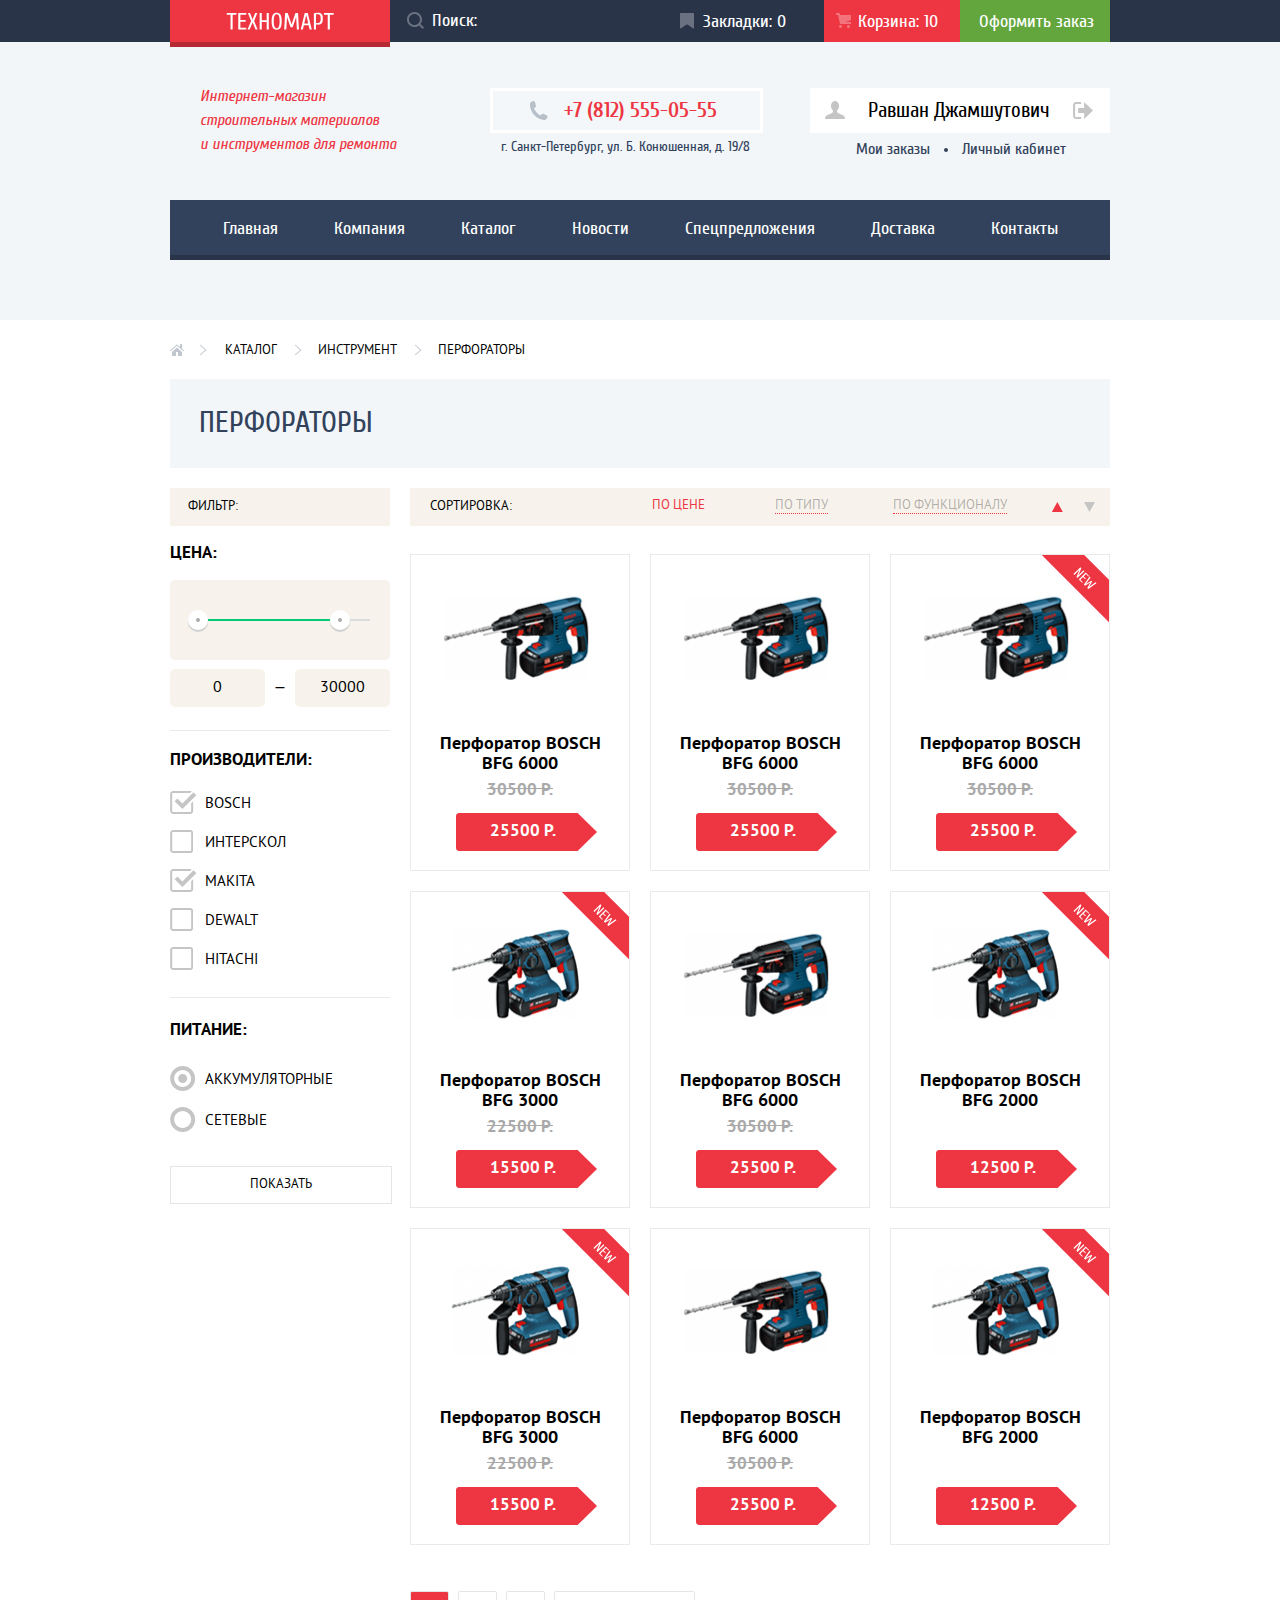
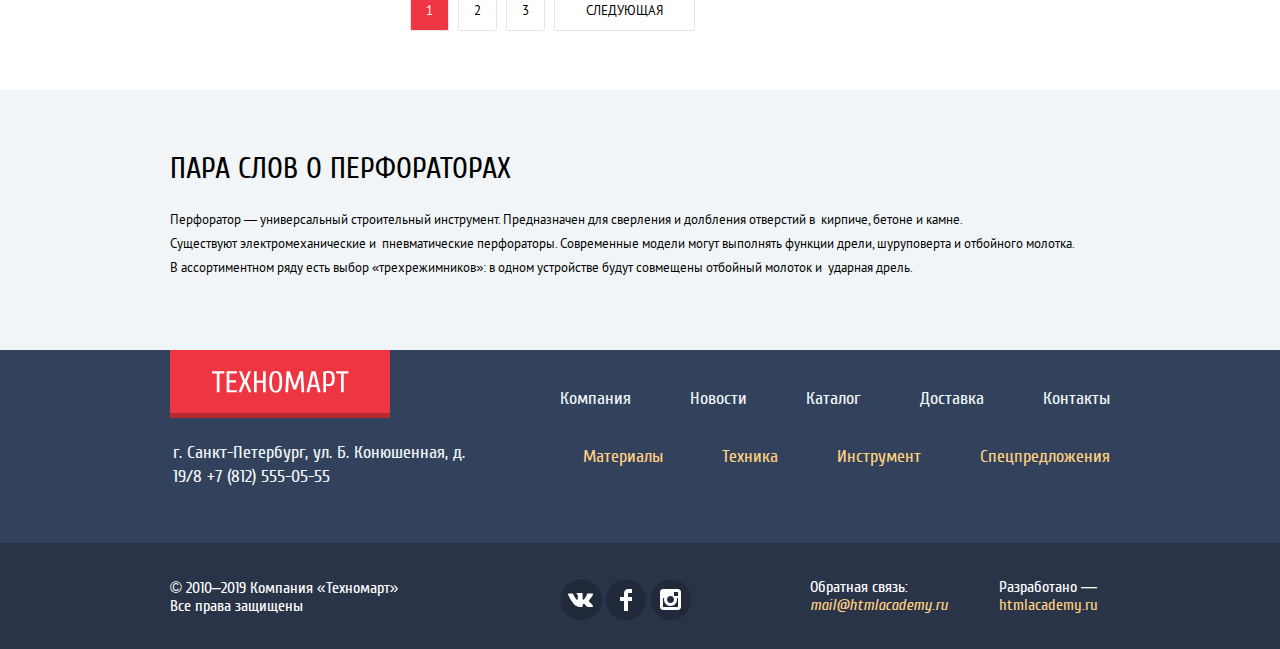
==== commit d8795524: "Внесение первичных правок перед сдачей работы на итоговую оценку" ====
--- a/catalog.html
+++ b/catalog.html
@@ -34,6 +34,7 @@
           </svg>
         </a>
         <form class="search-bar" id="search-form" method="get">
+          <label class="search-bar-label visually-hidden" for="query" aria-label="Поиск по сайту Техномарт"></label>
           <input class="search-bar-input" type="search" id="query" name="q" placeholder="Поиск:">
           <button class="search-bar-button"></button>
         </form>
@@ -107,7 +108,7 @@
           <a class="breadcrumbs-link" href="" aria-label="Вернуться к выбору инструмента в каталоге">ИНСТРУМЕНТ</a>
         </li>
         <li class="catalog-nav-breadcrumbs-item">
-          <a class="breadcrumbs-link" aria-label="Выбрать перфораторы из каталога">ПЕРФОРАТОРЫ</a>
+          <a class="breadcrumbs-link disabled-link-in-navigation" aria-label="Выбрать перфораторы из каталога">ПЕРФОРАТОРЫ</a>
         </li>
       </ul>
     </div>
@@ -389,7 +390,7 @@
           </a>
           <p class="footer-contacts">
             г. Санкт-Петербург, ул. Б. Конюшенная, д. 19/8
-            <a href="tel:+78125550555" aria-label="Контактный телефон компании Техномарт">+7 (812) 555-05-55</a>
+            <a class="footer-contacts-telephone-link" href="tel:+78125550555" aria-label="Контактный телефон компании Техномарт">+7 (812) 555-05-55</a>
           </p>
         </section>
         <section class="footer-navigation">
--- a/css/style.css
+++ b/css/style.css
@@ -150,6 +150,9 @@
   --range-input-scale-active: #00CA74;
   --range-input-toggle-bg: #ABABAB;
   --range-input-toggle-shadow: #CFCFCF;
+  --telephone-bg: #B7BFC8;
+  --telephone-bg07: rgba(183,	191,	200, 0.7);
+  --telephone-bg0: rgba(183,	191,	200, 0);
 }
 
 body {
@@ -172,11 +175,11 @@
   max-width: 100%;
   height: auto;
 }
-
+/*обнуление поведения Chrome и замена фокуса на дизайнерские по макету*/
 button:focus,
 input:focus,
 a:focus {
-  outline: none; /*обнуление поведения Chrome*/
+  outline: none;
 }
 *, *::before, *::after {
   margin: 0;
@@ -209,7 +212,8 @@
 
 .site-navigation {
   display: flex;
-  align-items: center;
+  flex-wrap: wrap;
+  align-items: flex-start;
   justify-content: center;
 }
 
@@ -217,8 +221,8 @@
   padding-top: 59px;
   display: grid;
   grid-template-columns: repeat(3, 300px);
-  grid-template-rows: repeat(3, 123px);
   grid-gap: 20px;
+  grid-auto-flow: row;
 }
 .catalog-list-item-slider {
   grid-column: 1 / span 2;
@@ -250,7 +254,16 @@
   background-position: 0 0;
 }
 .slider-navigation-button.right-nav-but {
-  background-image: url("../img/icon-right.svg");
+  transform:rotate(180deg);
+}
+.slider-navigation-button:hover:not(:disabled),
+.slider-navigation-button:focus {
+  background-image: url("../img/icon-left-focus.svg");
+}
+.slider-navigation-button:disabled {
+  opacity: 0.4;
+  cursor: default;
+  background-image: url("../img/icon-left.svg");
 }
 .slider-navigation-buttons-dots {
   margin-top: 58px;
@@ -259,12 +272,11 @@
   grid-gap: 10px;
 }
 .slider-navigation-button-dot {
-  width: 10px;
-  height: 10px;
+  width: 6px;
+  height: 6px;
   background-color: var(--basic-white);
   border: solid 2px var(--basic-white);
   border-radius: 50%;
-  cursor: pointer;
 }
 .slider-navigation-button-dot.selected-slide {
   background-color: var(--basic-red);
@@ -302,7 +314,6 @@
 }
 .popular-manufactures {
   display: grid;
-  grid-template-rows: 89px 310px;
   grid-gap: 20px;
   padding: 70px 0;
 }
@@ -310,8 +321,10 @@
 .popular-manufactures-list {
   display: grid;
   grid-template-columns: repeat(4, 220px);
-  grid-template-rows: 145px 145px;
   grid-gap: 20px;
+}
+.popular-manufactures-item {
+  height: 145px;
 }
 .popular-manufactures-item-link {
   height: 100%;
@@ -344,12 +357,14 @@
 
 .footer-navigation-first-row-list {
   display: flex;
+  flex-wrap: wrap;
   justify-content: flex-end;
   grid-gap: 59px;
   padding-top: 37px;
 }
 .footer-navigation-second-row-list {
   display: flex;
+  flex-wrap: wrap;
   justify-content: flex-end;
   grid-gap: 59px;
   padding-top: 34px;
@@ -362,6 +377,7 @@
 
 .catalog-nav-breadcrumbs-list {
   display: flex;
+  flex-wrap: wrap;
 }
 .catalog-breadcrumbs {
   position: relative;
@@ -423,7 +439,11 @@
 }
 .sorting-list {
   display: flex;
+  flex-wrap: wrap;
   padding: 5px 0 0 0;
+}
+.sorting-item {
+  padding-right: 20px;
 }
 .sorting-item:first-child {
   padding-left: 2px;
@@ -432,12 +452,16 @@
 .sorting-item:nth-child(2) {
   padding-right: 65px;
 }
+.sorting-item:nth-child(3) {
+  padding-right: 0px;
+}
 .sorting-button-up {
   padding-left: 10px;
   margin-right: 21px;
 }
 .page-navigation-list {
   display: flex;
+  flex-wrap: wrap;
   grid-gap: 9px;
 }
 .catalog-of-sorted-items {
@@ -464,8 +488,13 @@
 .search-bar {
   background-color: var(--header-bar-background);
   flex-grow: 1;
-}
-
+  flex-basis: auto;
+  display: flex;
+}
+.search-bar-label {
+  flex-grow: 1;
+  display: flex;
+}
 .search-bar-input,
 .bookmarks-link,
 .cart-link,
@@ -538,10 +567,7 @@
 .cart-link:active::before {
   opacity: 0.3;
 }
-.search-bar {
-  flex-basis: auto;
-  display: flex;
-}
+
 .search-bar-button {
   order: -1;
   background-color: var(--header-bar-background);
@@ -590,6 +616,9 @@
   background-color: var(--basic-red);
   padding: 10px 0 9px 11px;
 }
+.bookmarks-link.added-goods-to-bookmarks {
+  background-color: var(--basic-red);
+}
 .main-header-middle-bar-content {
   background-color: transparent;
 }
@@ -599,7 +628,7 @@
   font-size: 16px;
   line-height: 1.5em;
   color: var(--basic-red);
-  margin: 42px 0 44.5px 30px;
+  margin: 42px 0 44px 30px;
 }
 .middle-bar-contacts {
   margin-top: 53px;
@@ -626,7 +655,13 @@
   background-repeat: no-repeat;
   background-position: 0 0;
 }
-
+.middle-bar-contacts-telephone-link:hover::before,
+.middle-bar-contacts-telephone-link:focus::before {
+  border-radius: 50%;
+  box-shadow: 0 0 0 0 var(--telephone-bg);
+  /*animation: shake 1s infinite;*/
+  animation: pulse-telephone 1s infinite;
+}
 .middle-bar-contacts-address {
   color: var(--header-address-color);
   font-size: 14px;
@@ -778,7 +813,7 @@
 .main-navigation {
   background-color: var(--navigation-background);
   box-shadow: inset 0px -5px 0px #293449;
-  margin-bottom: 59px;
+  margin-bottom: 60px;
 }
 
 .site-navigation-link {
@@ -787,8 +822,9 @@
   line-height: 1.33em;
   display: flex;
   height: 100%;
-  padding: 17px 28px 20px 28px;
-}
+  padding: 17px 28px 19px 28px;
+}
+
 .site-navigation-link:hover:not(.disabled-link-in-navigation),
 .site-navigation-link:focus:not(.disabled-link-in-navigation) {
   background: var(--navigation-btn-hover);
@@ -811,8 +847,9 @@
 .catalog-list-item {
   font-family: "Cuprum", Arial, sans-serif;
   position: relative;
-}
-.catalog-list-item:nth-child(1) {
+  background-color: var(--basic-black);
+}
+.catalog-list-item.yellow {
   background-color: var(--catalog-bg-item-yellow);
   background-image: url("../img/icon-1.svg"),
                     url("../img/new-flag.svg");
@@ -820,25 +857,25 @@
                         top right;
   background-repeat: no-repeat;
 }
-.catalog-list-item:nth-child(2) {
+.catalog-list-item.blue {
   background-color: var(--catalog-bg-item-blue);
   background-image: url("../img/icon-2.svg");
   background-repeat: no-repeat;
   background-position: top 34px right 31px;
 }
-.catalog-list-item:nth-child(3) {
+.catalog-list-item.lilac {
   background-color: var(--catalog-bg-item-lilac);
   background-image: url("../img/icon-3.svg");
   background-repeat: no-repeat;
   background-position: top 31px right 31px;
 }
-.catalog-list-item:nth-child(5) {
+.catalog-list-item.green {
   background-color: var(--catalog-bg-item-green);
   background-image: url("../img/icon-4.svg");
   background-repeat: no-repeat;
   background-position: top 26px right 45px;
 }
-.catalog-list-item:nth-child(6) {
+.catalog-list-item.yellow-two {
   background-color: var(--catalog-bg-item-yellow);
   background-image: url("../img/icon-5.svg");
   background-repeat: no-repeat;
@@ -862,9 +899,10 @@
   color: var(--basic-white);
   font-size: 14px;
   line-height: 1.28em;
-  margin-left: 23px;
+  margin-left: 22px;
   text-align: center;
   padding: 10px 0;
+  margin-bottom: 21px;
   width: 135px;
 }
 .catalog-button:hover,
@@ -947,6 +985,7 @@
   text-align: center;
   flex-grow: 1;
   margin: 0;
+  cursor: pointer;
 }
 .slider-button-open-catalog:hover,
 .popular-goods-all-link:hover,
@@ -1070,7 +1109,9 @@
 .popular-goods-item:hover,
 .popular-manufactures-item-link:hover,
 .popular-goods-item:focus,
-.popular-manufactures-item-link:focus {
+.popular-manufactures-item-link:focus,
+.contacts-map-link:hover,
+.contacts-map-link:focus {
   box-sizing: content-box;
   box-shadow: 0px 4px 20px var(--popular-goods-n-manuf-shadow);
 }
@@ -1183,21 +1224,19 @@
 .services-description {
   padding-bottom: 72px;
 }
-.services-slider-list {
-
-}
+
 .services-slider-item {
   height: 100%;
 }
 
 .services-slider-item.delivery-slide {
-   background: url("../img/logistics-car.svg") no-repeat bottom 0px right 0px;
+   background: url("../img/logistics-car.svg") no-repeat top 21px right 1px;
  }
  .services-slider-item.guarantee-slide {
-    background: url("../img/guarantee.png") no-repeat bottom 0px right 0px;
+    background: url("../img/guarantee.png") no-repeat top 21px right 1px;
   }
   .services-slider-item.credit-slide {
-     background: url("../img/credit-slide.png") no-repeat bottom 0px right 0px;
+     background: url("../img/credit-slide.png") no-repeat top 21px right 1px;
    }
 .services-slider-item-heading {
   font-family: "Cuprum", Arial, sans-serif;
@@ -1216,7 +1255,7 @@
   padding-bottom: 36px;
 }
 .services-list {
-  padding-bottom: 97px;
+  margin-bottom: 97px;
   position: relative;
 }
 .services-list::before {
@@ -1225,7 +1264,7 @@
   width: 10px;
   height: 279px;
   right: 0;
-  bottom: 52px;
+  top: -50px;
   background-image: url("../img/slider-shadow-features.svg");
   background-repeat: no-repeat;
   background-position: 0 0;
@@ -1322,8 +1361,10 @@
   padding-bottom: 32px;
 }
 .contacts-map-link {
-  margin-bottom: 19px;
+  margin-bottom: 25px;
   align-self: flex-end;
+  display: block;
+  height: 158px;
 }
 .about-company-link,
 .contact-us-link {
@@ -1371,7 +1412,7 @@
   padding-left: 3px;
 }
 .footer-contacts,
-.footer-contacts a {
+.footer-contacts-telephone-link {
   color: var(--footer-address-font);
   margin-top: 16px;
 
@@ -1384,9 +1425,9 @@
 .footer-navigation-second-row-link {
   color: var(--footer-menu-secondrow-font);
 }
-.footer-contacts a:hover,
+.footer-contacts-telephone-link:hover,
 .footer-navigation-first-row-link:hover,
-.footer-contacts a:focus,
+.footer-contacts-telephone-link:focus,
 .footer-navigation-first-row-link:focus {
   text-decoration: underline;
 }
@@ -1394,7 +1435,7 @@
 .footer-navigation-second-row-link:focus {
   text-decoration: underline;
 }
-.footer-contacts a:active,
+.footer-contacts-telephone-link:active,
 .footer-navigation-first-row-link:active {
   opacity: 0.5;
   text-decoration: none;
@@ -1489,6 +1530,14 @@
 .breadcrumbs-link {
   color: var(--basic-black);
   font-size: 13px;
+}
+.breadcrumbs-link:hover:not(.disabled-link-in-navigation),
+.breadcrumbs-link:focus:not(.disabled-link-in-navigation) {
+  text-decoration: underline;
+}
+.breadcrumbs-link:active:not(.disabled-link-in-navigation) {
+  opacity: 0.5;
+  text-decoration: none;
 }
 .catalog-main-section {
   background-color: var(--header-background);
@@ -1815,6 +1864,10 @@
 }
 .modal-show {
   display: block;
+  animation: bounce 0.6s;
+}
+.modal-error {
+  animation: shake 0.6s;
 }
 .visually-hidden {
   position: absolute;
@@ -1987,3 +2040,73 @@
 .power-supply-span-radio {
   background: url("../img/radio-off.svg") no-repeat 0 0;
 }
+.name-feedback-input:focus,
+.name-feedback-input:hover,
+.email-feedback-input:focus,
+.email-feedback-input:hover,
+.textfield-feedback-input:focus,
+.textfield-feedback-input:hover {
+  border: 2px solid var(--bookmarks-bg-hover);
+}
+.name-feedback-input:invalid,
+.email-feedback-input:invalid {
+  box-shadow: none;
+  border: 2px solid var(--basic-red);
+}
+/* Animations */
+@keyframes bounce {
+  0% {
+    transform: translateY(-2000px);
+  }
+
+  70% {
+    transform: translateY(30px);
+  }
+
+  90% {
+    transform: translateY(-10px);
+  }
+
+  100% {
+    transform: translateY(0);
+  }
+}
+
+@keyframes shake {
+  0%,
+  100% {
+    transform: translateX(0);
+  }
+
+  10%,
+  30%,
+  50%,
+  70%,
+  90% {
+    transform: translateX(-10px);
+  }
+
+  20%,
+  40%,
+  60%,
+  80% {
+    transform: translateX(10px);
+  }
+}
+
+@keyframes pulse-telephone {
+    0% {
+        transform: scale(0.95);
+        box-shadow: 0 0 0 0 var(--telephone-bg07);
+    }
+
+    70% {
+        transform: scale(1);
+        box-shadow: 0 0 0 10px var(--telephone-bg0);
+    }
+
+    100% {
+        transform: scale(0.95);
+        box-shadow: 0 0 0 0 var(--telephone-bg0);
+    }
+}
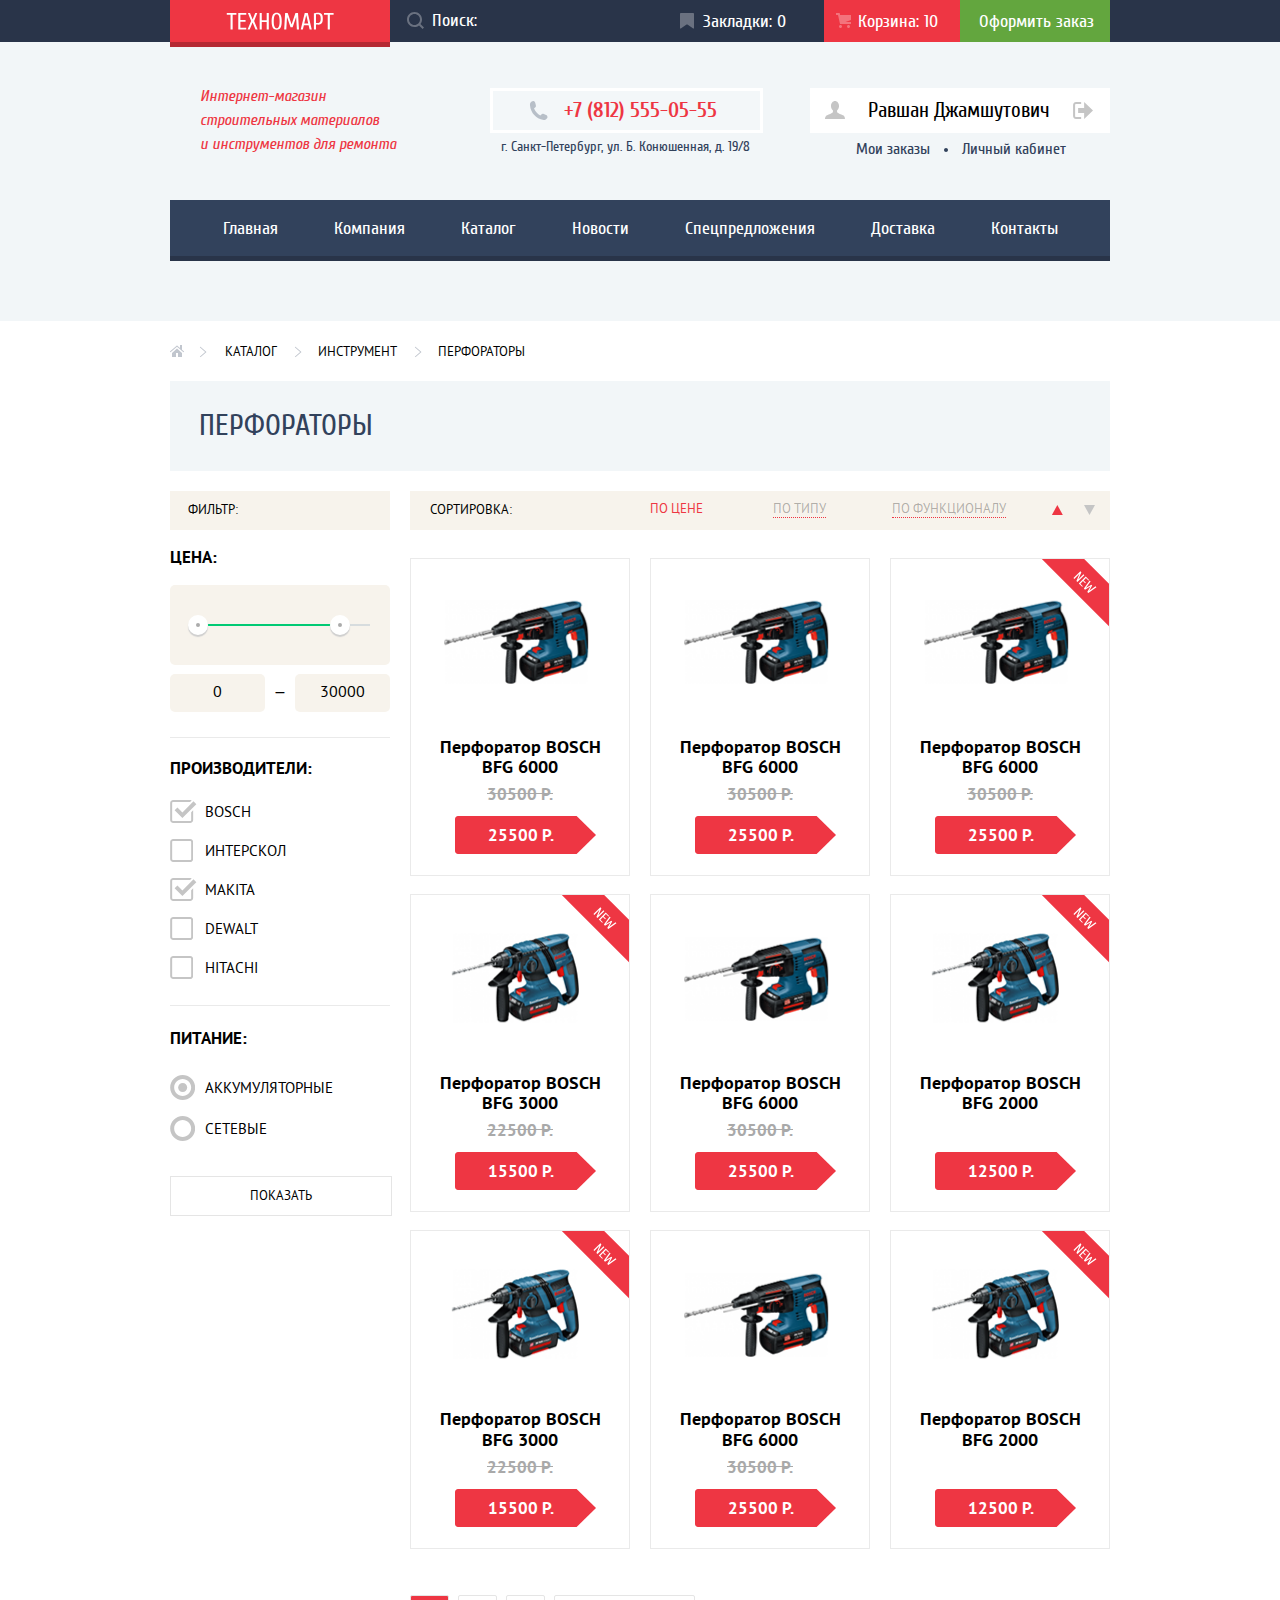
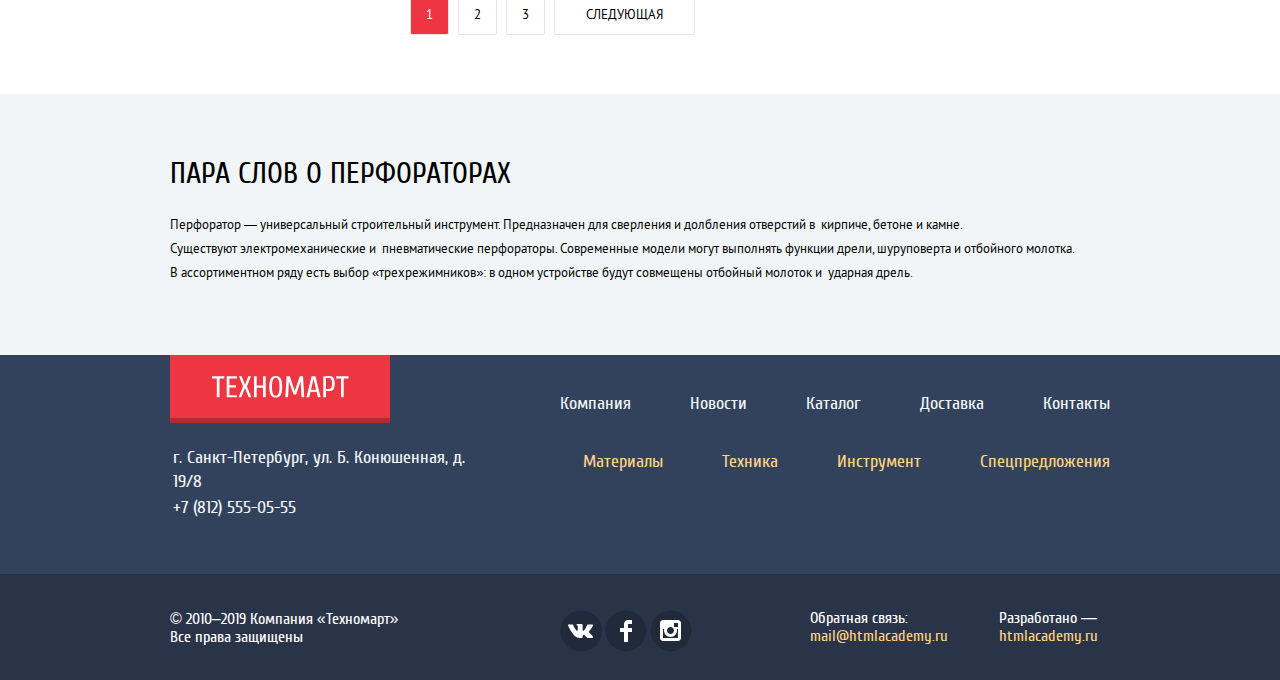
==== commit e8933c6a: "ПП под каталог" ====
--- a/catalog.html
+++ b/catalog.html
@@ -200,13 +200,13 @@
           <h3 class="sorting-heading">СОРТИРОВКА:</h3>
           <ul class="sorting-list">
             <li class="sorting-item active-sorting">
-              <a class="sorting-item-link" href="" aria-label="Сортировать товары по цене">ПО ЦЕНЕ</a>
+              <a class="sorting-item-link by-price-link" href="" aria-label="Сортировать товары по цене">ПО ЦЕНЕ</a>
             </li>
             <li class="sorting-item">
-              <a class="sorting-item-link" href="" aria-label="Сортировать товары по типу">ПО ТИПУ</a>
+              <a class="sorting-item-link by-type-link" href="" aria-label="Сортировать товары по типу">ПО ТИПУ</a>
             </li>
             <li class="sorting-item">
-              <a class="sorting-item-link" href="" aria-label="Сортировать товары по функционалу">ПО ФУНКЦИОНАЛУ</a>
+              <a class="sorting-item-link by-function-link" href="" aria-label="Сортировать товары по функционалу">ПО ФУНКЦИОНАЛУ</a>
             </li>
           </ul>
           <div class="sorting-buttons">
@@ -390,8 +390,8 @@
           </a>
           <p class="footer-contacts">
             г. Санкт-Петербург, ул. Б. Конюшенная, д. 19/8
-            <a class="footer-contacts-telephone-link" href="tel:+78125550555" aria-label="Контактный телефон компании Техномарт">+7 (812) 555-05-55</a>
           </p>
+          <a class="footer-contacts-telephone-link" href="tel:+78125550555" aria-label="Контактный телефон компании Техномарт">+7 (812) 555-05-55</a>
         </section>
         <section class="footer-navigation">
           <h2 class="visually-hidden">Навигация по сайту</h2>
--- a/css/style.css
+++ b/css/style.css
@@ -310,7 +310,8 @@
 }
 .three-column-grid {
   grid-template-columns: repeat(3, 220px);
-  grid-gap: 20px;
+  grid-column-gap: 20px;
+  grid-row-gap: 18px;
 }
 .popular-manufactures {
   display: grid;
@@ -440,20 +441,12 @@
 .sorting-list {
   display: flex;
   flex-wrap: wrap;
-  padding: 5px 0 0 0;
-}
-.sorting-item {
-  padding-right: 20px;
-}
-.sorting-item:first-child {
-  padding-left: 2px;
-  padding-right: 70px;
-}
-.sorting-item:nth-child(2) {
-  padding-right: 65px;
-}
-.sorting-item:nth-child(3) {
-  padding-right: 0px;
+  grid-gap: 70px;
+  padding: 6px 0 0 0;
+}
+
+.sorting-item-link.by-function-link {
+  margin-left: -4px;
 }
 .sorting-button-up {
   padding-left: 10px;
@@ -822,7 +815,7 @@
   line-height: 1.33em;
   display: flex;
   height: 100%;
-  padding: 17px 28px 19px 28px;
+  padding: 17px 28px 20px 28px;
 }
 
 .site-navigation-link:hover:not(.disabled-link-in-navigation),
@@ -1041,10 +1034,10 @@
 }
 .popular-goods-item-description {
   font-size: 18px;
-  line-height: 1.11;
+  line-height: 1.12;
   text-align: center;
   width: 185px;
-  padding-bottom: 7px;
+  padding-bottom: 8px;
 }
 .popular-goods-item-old-price {
   color: var(--catalog-price-crossed);
@@ -1052,24 +1045,23 @@
   font-weight: 700;
   line-height: 1.06;
   text-decoration: line-through;
-  padding-bottom: 13px;
+  padding-bottom: 12px;
 }
 
 .popular-goods-item-price-link {
   background-image: url("../img/red-button.svg");
   background-repeat: no-repeat;
-  background-position: left 46px top 2px;
+  background-position: left 43px top 1px;
   width: 141px;
   height: 38px;
   color: var(--basic-white);
   font-size: 17px;
   font-weight: 700;
   line-height: 1.06;
-
   margin-bottom: 11px;
   margin-top: auto;
-  padding-left: 80px;
-  padding-top: 10px;
+  padding-left: 76px;
+  padding-top: 11px;
 }
 .popular-goods-item-price-link:hover,
 .popular-goods-item-price-link:focus {
@@ -1079,8 +1071,13 @@
   background-image: url("../img/red-button-active.svg");
 }
 .popular-goods-bookmarks-button {
+  position: absolute;
   cursor: pointer;
   border: none;
+  top: 84px;
+  left: 40px;
+  width: 135px;
+  height: 38px;
   font-family: "Cuprum", Arial, sans-serif;
   background-color: var(--basic-white);
   border: 3px solid var(--basic-green);
@@ -1089,12 +1086,16 @@
   color: var(--bookmarks-font);
   font-size: 14px;
   line-height: 1.28em;
-  text-align: center;
-  padding: 7px 31px 7px 30px;
+  padding: 9px 31px 7px 30px;
 }
 .popular-goods-buy-button {
+  position: absolute;
   cursor: pointer;
   border: none;
+  top: 36px;
+  left: 40px;
+  width: 135px;
+  height: 38px;
   font-family: "Cuprum", Arial, sans-serif;
   background-color: var(--buy-button-bg);
   box-shadow: inset 0px -3px 0px var(--buy-button-bg-shadow);
@@ -1102,9 +1103,7 @@
   color: var(--basic-white);
   font-size: 14px;
   line-height: 1.28em;
-  margin-bottom: 10px;
-  text-align: center;
-  padding: 9px 40px 11px 53px;
+  padding: 8px 10px 8px 23px;
 }
 .popular-goods-item:hover,
 .popular-manufactures-item-link:hover,
@@ -1143,16 +1142,8 @@
   left: 45%;
   transform: translate(-45%,-40%);
 }
-.popular-goods-buy-button,
-.popular-goods-bookmarks-button {
-  position: absolute;
-}
-.popular-goods-buy-button {
-  top: 37px;
-}
-.popular-goods-bookmarks-button {
-  top: 85px;
-}
+
+
 .popular-goods-item:hover .popular-goods-image-bg {
   opacity: 0;
   z-index: -1;
@@ -1315,7 +1306,7 @@
 }
 
 .few-words-about-heading {
-  padding-top: 64px;
+  padding-top: 65px;
 }
 .about-description-list {
   font-family: "Cuprum", Arial, sans-serif;
@@ -1411,14 +1402,17 @@
 .footer-contacts {
   padding-left: 3px;
 }
-.footer-contacts,
+.footer-contacts {
+  color: var(--footer-address-font);
+  margin-top: 16px;
+  width: 321px;
+}
 .footer-contacts-telephone-link {
   color: var(--footer-address-font);
-  margin-top: 16px;
-
-  width: 321px;
-}
-
+  display: block;
+  padding-left: 3px;
+  padding-top: 2px;
+}
 .footer-navigation-first-row-link {
   color: var(--footer-main-font);
 }
@@ -1506,6 +1500,7 @@
 .footer-feedback-address,
 .footer-developedby-link {
   color: var(--footer-menu-secondrow-font);
+  font-style: normal;
 }
 .footer-feedback-address:hover,
 .footer-developedby-link:hover,
@@ -1521,7 +1516,7 @@
 
 /*catalog*/
 .catalog-nav-breadcrumbs-list {
-  padding: 21px 0 20px 0px;
+  padding: 22px 0 20px 0px;
 }
 .catalog-nav-breadcrumbs-item {
   font-size: 13px;
@@ -1548,7 +1543,7 @@
   font-weight: 400;
   font-size: 30px;
   line-height: 1em;
-  padding: 29px 0 30px 29px;
+  padding: 30px 0 30px 29px;
   margin: 0;
 }
 
@@ -1562,7 +1557,7 @@
   font-size: 13px;
   line-height: 1.38em;
   font-weight: 400;
-  padding: 9px 0 11px 18px;
+  padding: 10px 0 11px 18px;
 }
 .sorting-heading {
   padding-left: 20px;
@@ -1574,13 +1569,13 @@
   text-transform: uppercase;
 }
 .filter-type-heading.for-price {
-  padding: 12.5px 0 12px 0;
+  padding: 13px 0 12px 0;
 }
 .filter-type-heading.for-manufactures {
-  padding: 14px 0 18px 0;
+  padding: 16px 0 18px 0;
 }
 .filter-type-heading.for-power-supply {
-  padding: 17px 0 24px 0;
+  padding: 18px 0 24px 0;
 }
 .filter-show-button {
   display: block;
@@ -1592,7 +1587,7 @@
   line-height: 1.38em;
   cursor: pointer;
   border: 1px solid var(--catalog-filter-show-button-shadow);
-  padding: 8px 0 10px 0;
+  padding: 10px 0 10px 0;
 }
 .filter-show-button:hover,
 .filter-show-button:focus {
@@ -1926,7 +1921,7 @@
 .price-controls {
   display: flex;
   justify-content: space-between;
-  padding-bottom: 23px;
+  padding-bottom: 25px;
   border-bottom: 1px solid var(--goods-bg-border);
 }
 .price-controls-label {
@@ -1960,7 +1955,7 @@
   display: flex;
   flex-direction: column;
   grid-gap: 20px;
-  padding-bottom: 29px;
+  padding-bottom: 28px;
   border-bottom: 1px solid var(--goods-bg-border);
 }
 .filter-by-manufactures-label,
@@ -2009,7 +2004,7 @@
   display: flex;
   flex-direction: column;
   grid-gap: 22px;
-  padding-bottom: 37px;
+  padding-bottom: 38px;
 }
 .power-supply-span-radio {
   position: absolute;
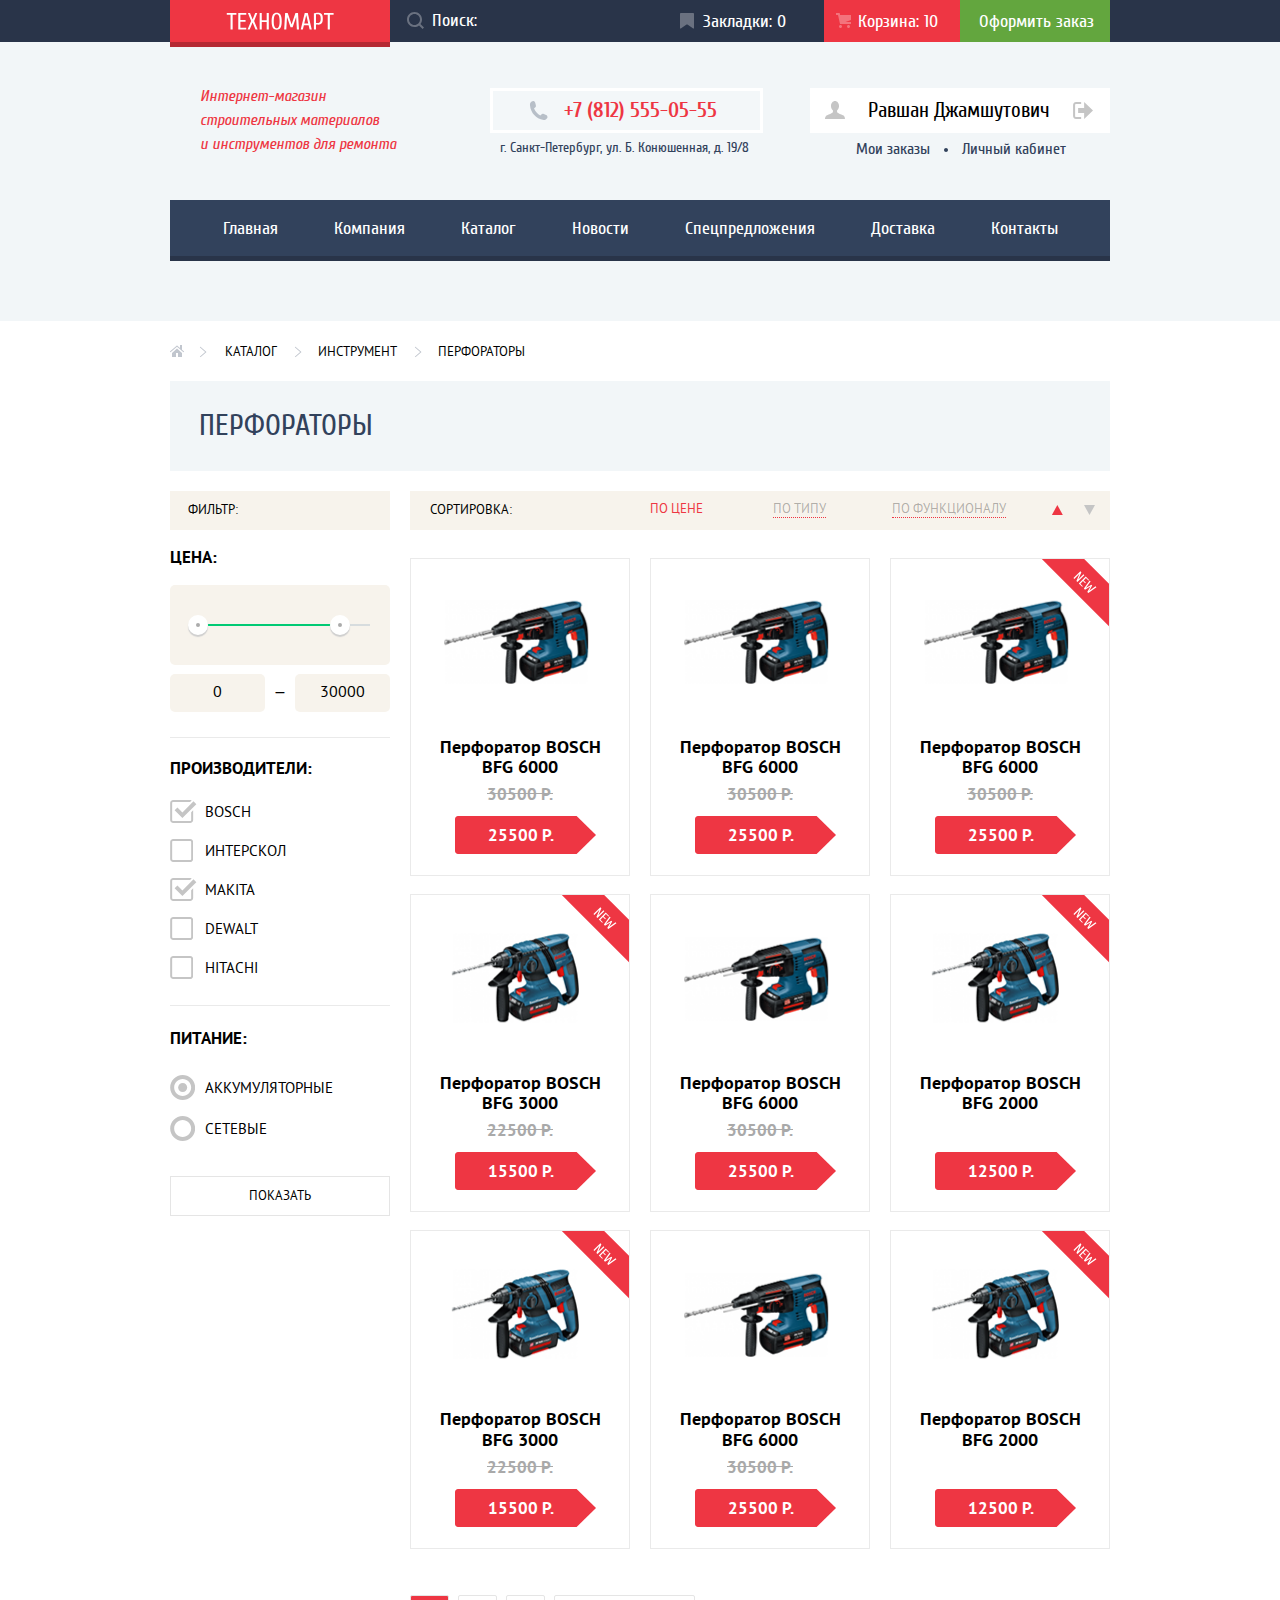
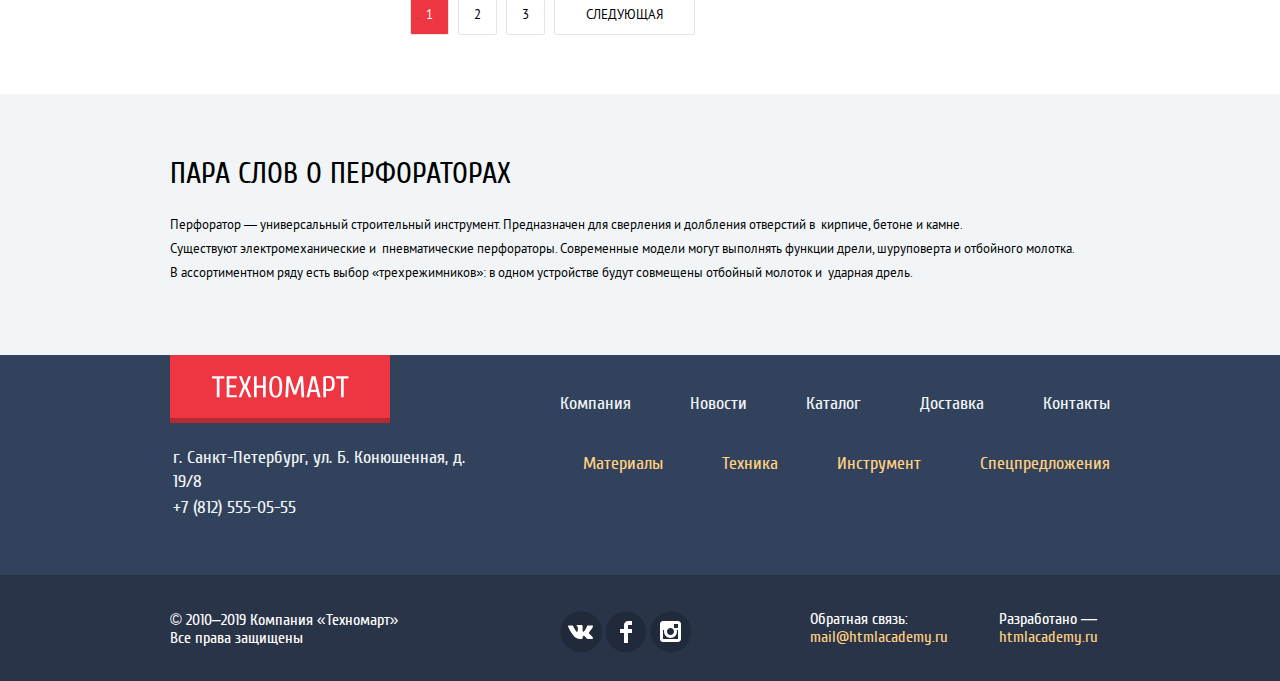
==== commit b8bc366a: "Исправление кнопки отправки формы" ====
--- a/catalog.html
+++ b/catalog.html
@@ -190,9 +190,10 @@
               </label>
             </div>
           </fieldset>
-          <input type="submit" id="submit-filters-form" class="visually-hidden-elements" aria-label="Показать выбранные товары согласно фильтру">
+          <label class="filter-show-button visually-hidden" for="submit-filters-form">ПОКАЗАТЬ</label>
+          <input type="submit" id="submit-filters-form" class="filter-show-button" aria-label="Показать выбранные товары согласно фильтру" value="Показать">
         </form>
-        <label class="filter-show-button" for="submit-filters-form">ПОКАЗАТЬ</label>
+
       </div>
 
       <div class="catalog-window">
--- a/css/style.css
+++ b/css/style.css
@@ -326,6 +326,7 @@
 }
 .popular-manufactures-item {
   height: 145px;
+  box-sizing: border-box;
 }
 .popular-manufactures-item-link {
   height: 100%;
@@ -346,7 +347,7 @@
   grid-template-columns: 1fr min-content;
   grid-gap: 20px;
   padding-top: 70px;
-  padding-bottom: 69px;
+  padding-bottom: 70px;
 }
 .page-footer {
   display: grid;
@@ -368,7 +369,7 @@
   flex-wrap: wrap;
   justify-content: flex-end;
   grid-gap: 59px;
-  padding-top: 34px;
+  padding-top: 36px;
 }
 .second-bar-grid {
   display: grid;
@@ -659,8 +660,8 @@
   color: var(--header-address-color);
   font-size: 14px;
   line-height: 1.71em;
-  margin-left: 11px;
-  margin-top: 11px;
+  margin-left: 10px;
+  margin-top: 12px;
 }
 .middle-bar-user-account {
   display: flex;
@@ -730,10 +731,10 @@
   background-image: url("../img/icon-logout.svg");
 }
 .register-link {
-  padding: 11px 24px;
+  padding: 12px 24px;
 }
 .login-link {
-  padding: 11px 27px 12px 45px;
+  padding: 12px 27px 12px 45px;
 }
 .login-link::before {
   content: "";
@@ -880,7 +881,7 @@
   font-size: 24px;
   font-weight: 700;
   line-height: 1.25em;
-  margin: 20px 0 14px 23px;
+  margin: 21px 0 13px 23px;
 }
 .catalog-list-item:nth-child(5) + .catalog-list-item-heading {
   margin-bottom: 0px;
@@ -894,7 +895,7 @@
   line-height: 1.28em;
   margin-left: 22px;
   text-align: center;
-  padding: 10px 0;
+  padding: 10px 0 11px 0;
   margin-bottom: 21px;
   width: 135px;
 }
@@ -914,11 +915,11 @@
   background-color: var(--basic-black);
 }
 
-.slider-list-item:nth-child(1) {
+.slider-list-item.perforators {
   background-image: url(../img/slide_1_bg.png);
   background-repeat: no-repeat;
 }
-.slider-list-item:nth-child(2) {
+.slider-list-item.drills {
   background-image: url(../img/slide_2_bg.png);
   background-repeat: no-repeat;
 }
@@ -937,7 +938,7 @@
 .slider-text {
   font-size: 18px;
   line-height: 1.33em;
-  padding: 5px 0 16px 24px;
+  padding: 5px 0 17px 24px;
 }
 
 .slider-button-open-catalog,
@@ -962,10 +963,11 @@
 }
 .popular-goods-all-link {
   margin-top: -1px;
-  padding: 11px 24px 9px 24px;
+  padding: 11px 24px 9px 25px;
 }
 .popular-manufactures-all-link {
   padding: 11px 38px 9px 39px;
+  margin-top: -2px;
   margin-right: 19px;
 }
 .make-credit-request-link {
@@ -1011,7 +1013,7 @@
   color: var(--popular-goods-manufactures-font);
   font-size: 30px;
   line-height: 1em;
-  padding: 29px 0 30px 28px;
+  padding: 30px 0 29px 28px;
 }
 /*popular-goods-n-manuf-slider*/
 
@@ -1210,10 +1212,10 @@
   color: var(--popular-goods-manufactures-font);
   font-size: 30px;
   line-height: 1em;
-  padding: 64px 0 25px 0;
+  padding: 65px 0 24px 0;
 }
 .services-description {
-  padding-bottom: 72px;
+  padding-bottom: 71px;
 }
 
 .services-slider-item {
@@ -1236,7 +1238,7 @@
   font-size: 30px;
   line-height: 1em;
   padding-bottom: 30px;
-  margin-top: -3px;
+  margin-top: -2px;
   text-transform: uppercase;
 }
 .services-slider-item-description {
@@ -1246,7 +1248,7 @@
   padding-bottom: 36px;
 }
 .services-list {
-  margin-bottom: 97px;
+  margin-bottom: 98px;
   position: relative;
 }
 .services-list::before {
@@ -1281,7 +1283,7 @@
   font-size: 21px;
   line-height: 1.428em;
   cursor: pointer;
-  padding: 13.5px 0 17.5px 22px;
+  padding: 14px 0 18px 22px;
   display: flex;
   width: 100%;
 
@@ -1304,7 +1306,10 @@
   line-height: 1em;
   padding-bottom: 24px;
 }
-
+.about-heading,
+.contacts-heading {
+  padding-top: 1px;
+}
 .few-words-about-heading {
   padding-top: 65px;
 }
@@ -1312,7 +1317,7 @@
   font-family: "Cuprum", Arial, sans-serif;
   font-size: 18px;
   line-height: 1.33em;
-  padding-bottom: 9px;
+  padding-bottom: 8px;
 }
 .about-description-content {
   padding-left: 37px;
@@ -1324,16 +1329,19 @@
   width: 25px;
   height: 2px;
   left: 0;
-  top: 11px;
+  top: 10px;
   background: url("../img/logistics-bullet-point-icon.svg")
               no-repeat 0 0;
 }
-.about-description-item:first-child .about-description-content::before {
+.about-description-content.businesslines::before {
   top: 14px;
+}
+.about-description-content.autotrading::before {
+  top: 12px;
 }
 .about-description-item {
   position: relative;
-  padding-bottom: 12px;
+  padding-bottom: 13px;
 }
 
 .about-description {
@@ -1367,8 +1375,8 @@
   line-height: 1.28em;
   text-align: center;
   width: 220px;
-  padding-top: 11px;
-  padding-bottom: 10px;
+  padding-top: 12px;
+  padding-bottom: 9px;
 }
 .contact-us-link {
   align-self: flex-end;
@@ -1397,7 +1405,7 @@
   background-color: var(--footer-background2);
 }
 .footer-about-company {
-  padding-bottom: 54px;
+  padding-bottom: 55px;
 }
 .footer-contacts {
   padding-left: 3px;
@@ -1588,6 +1596,7 @@
   cursor: pointer;
   border: 1px solid var(--catalog-filter-show-button-shadow);
   padding: 10px 0 10px 0;
+  text-transform:  uppercase;
 }
 .filter-show-button:hover,
 .filter-show-button:focus {
